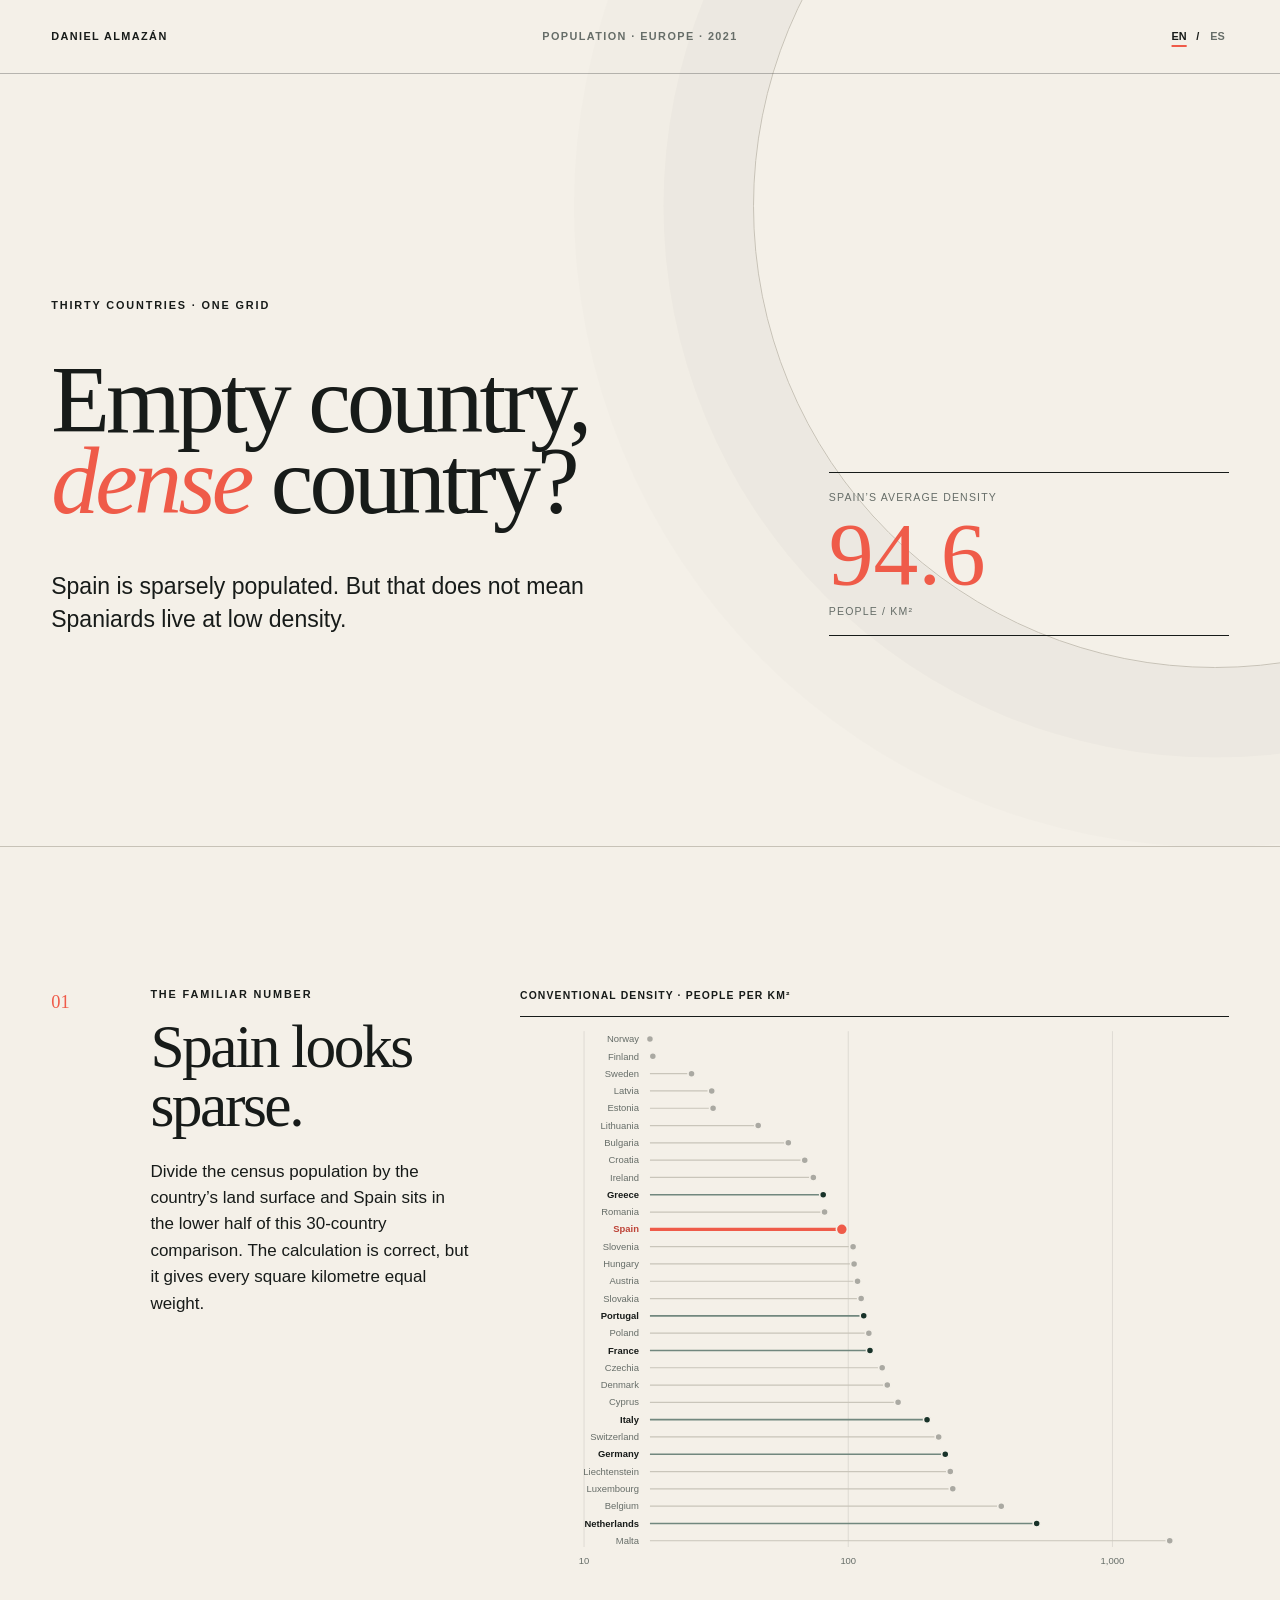
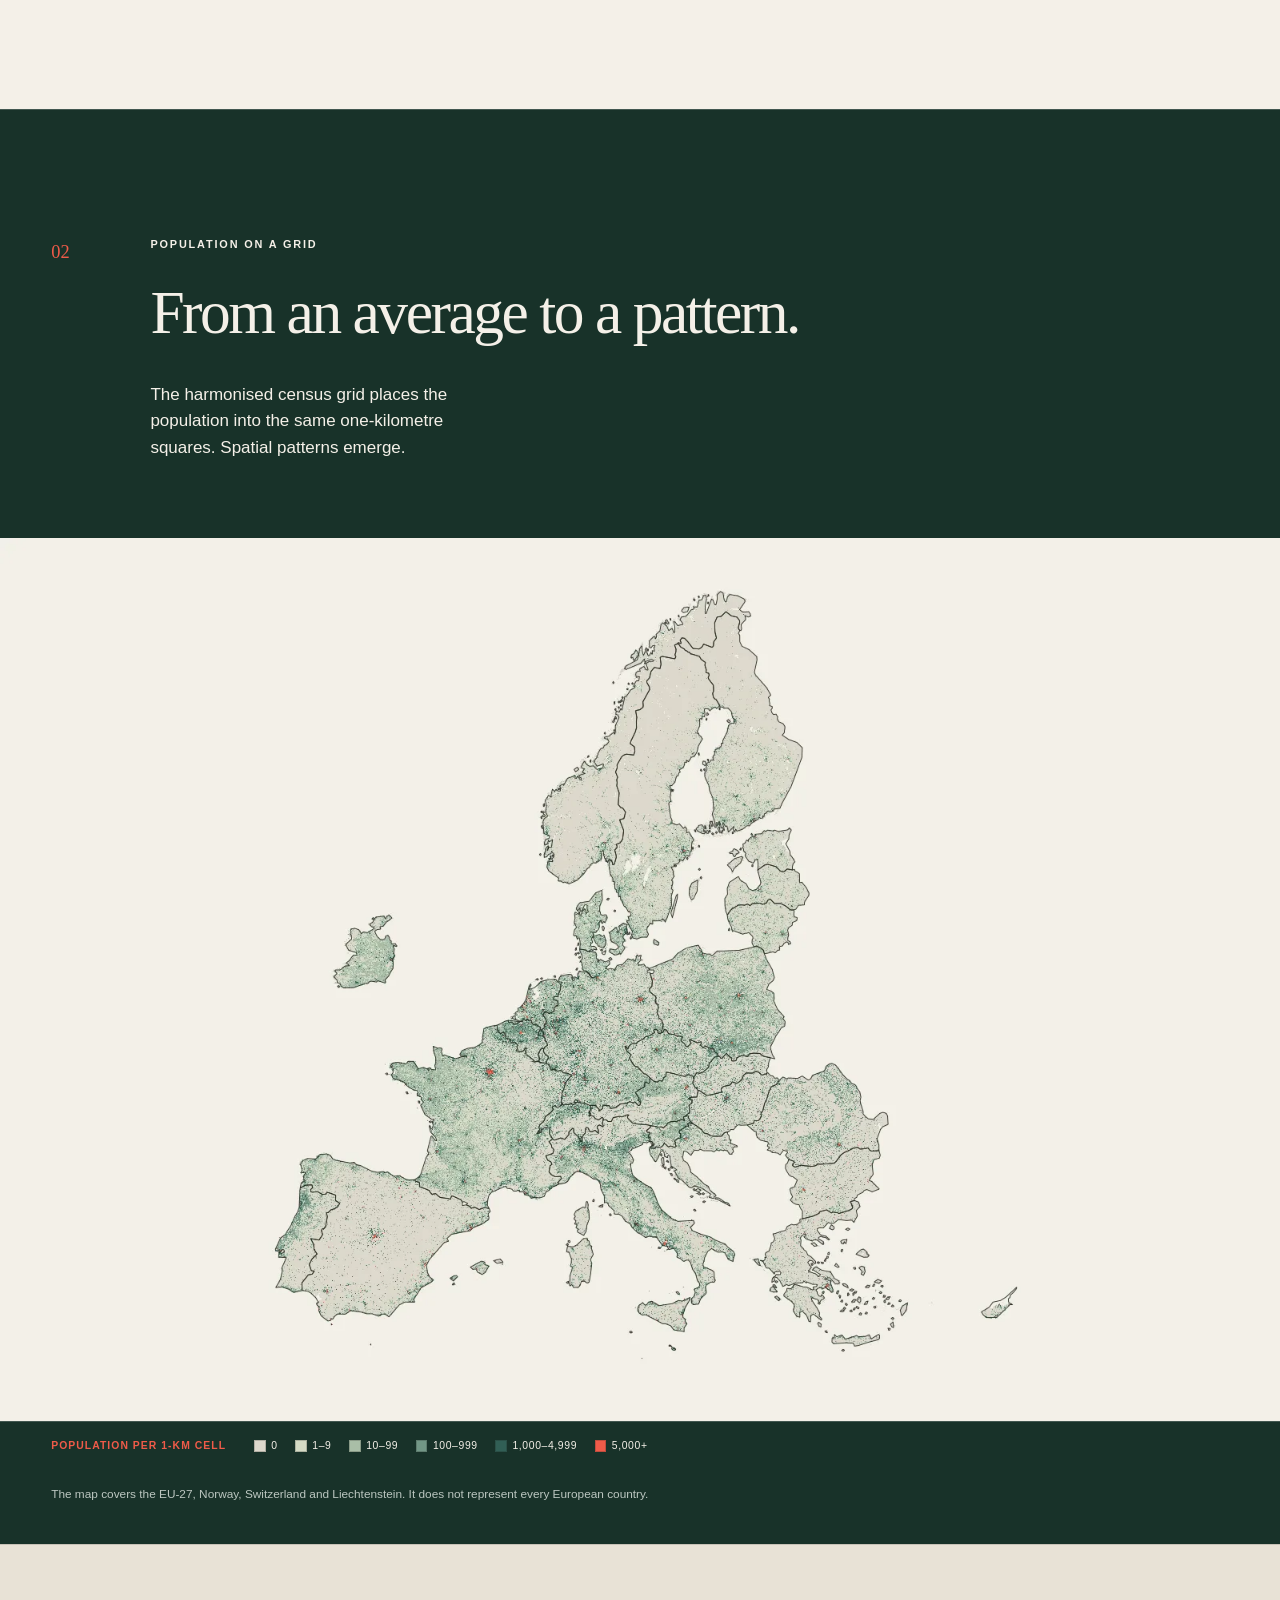
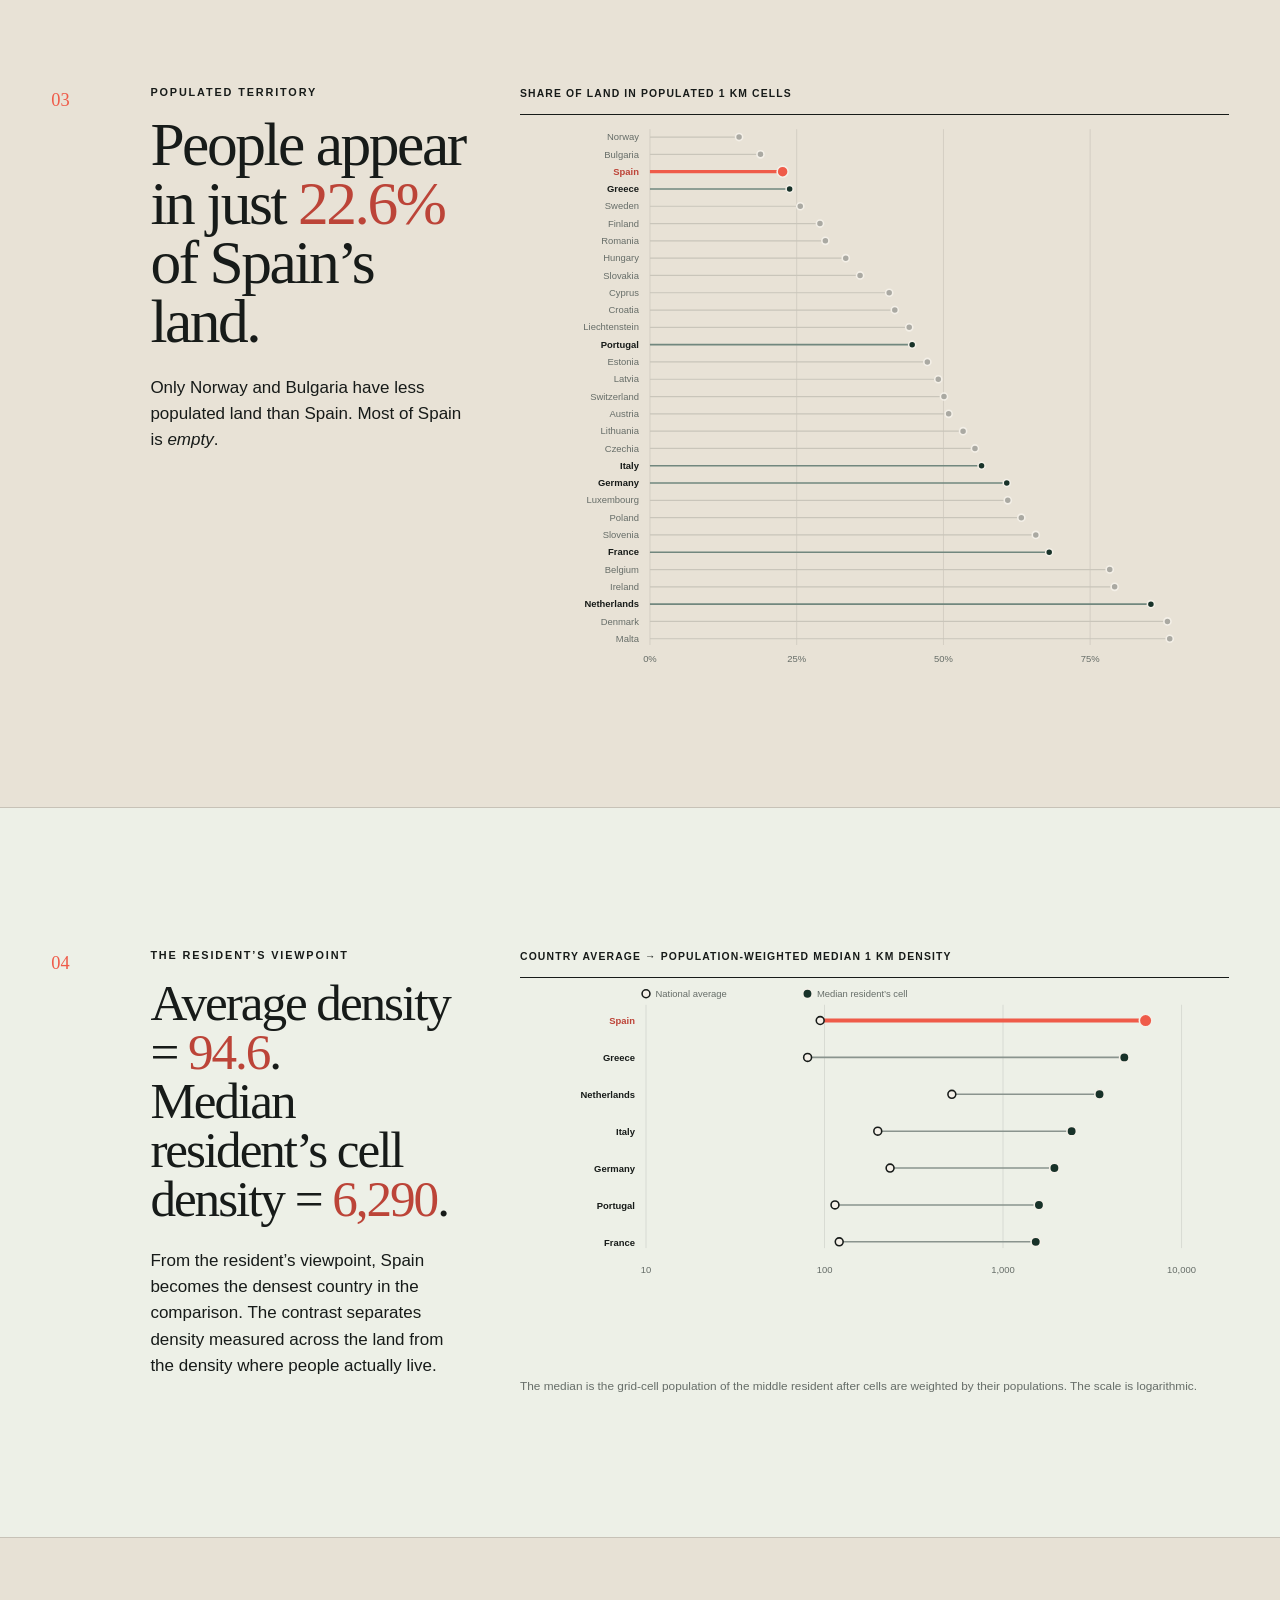
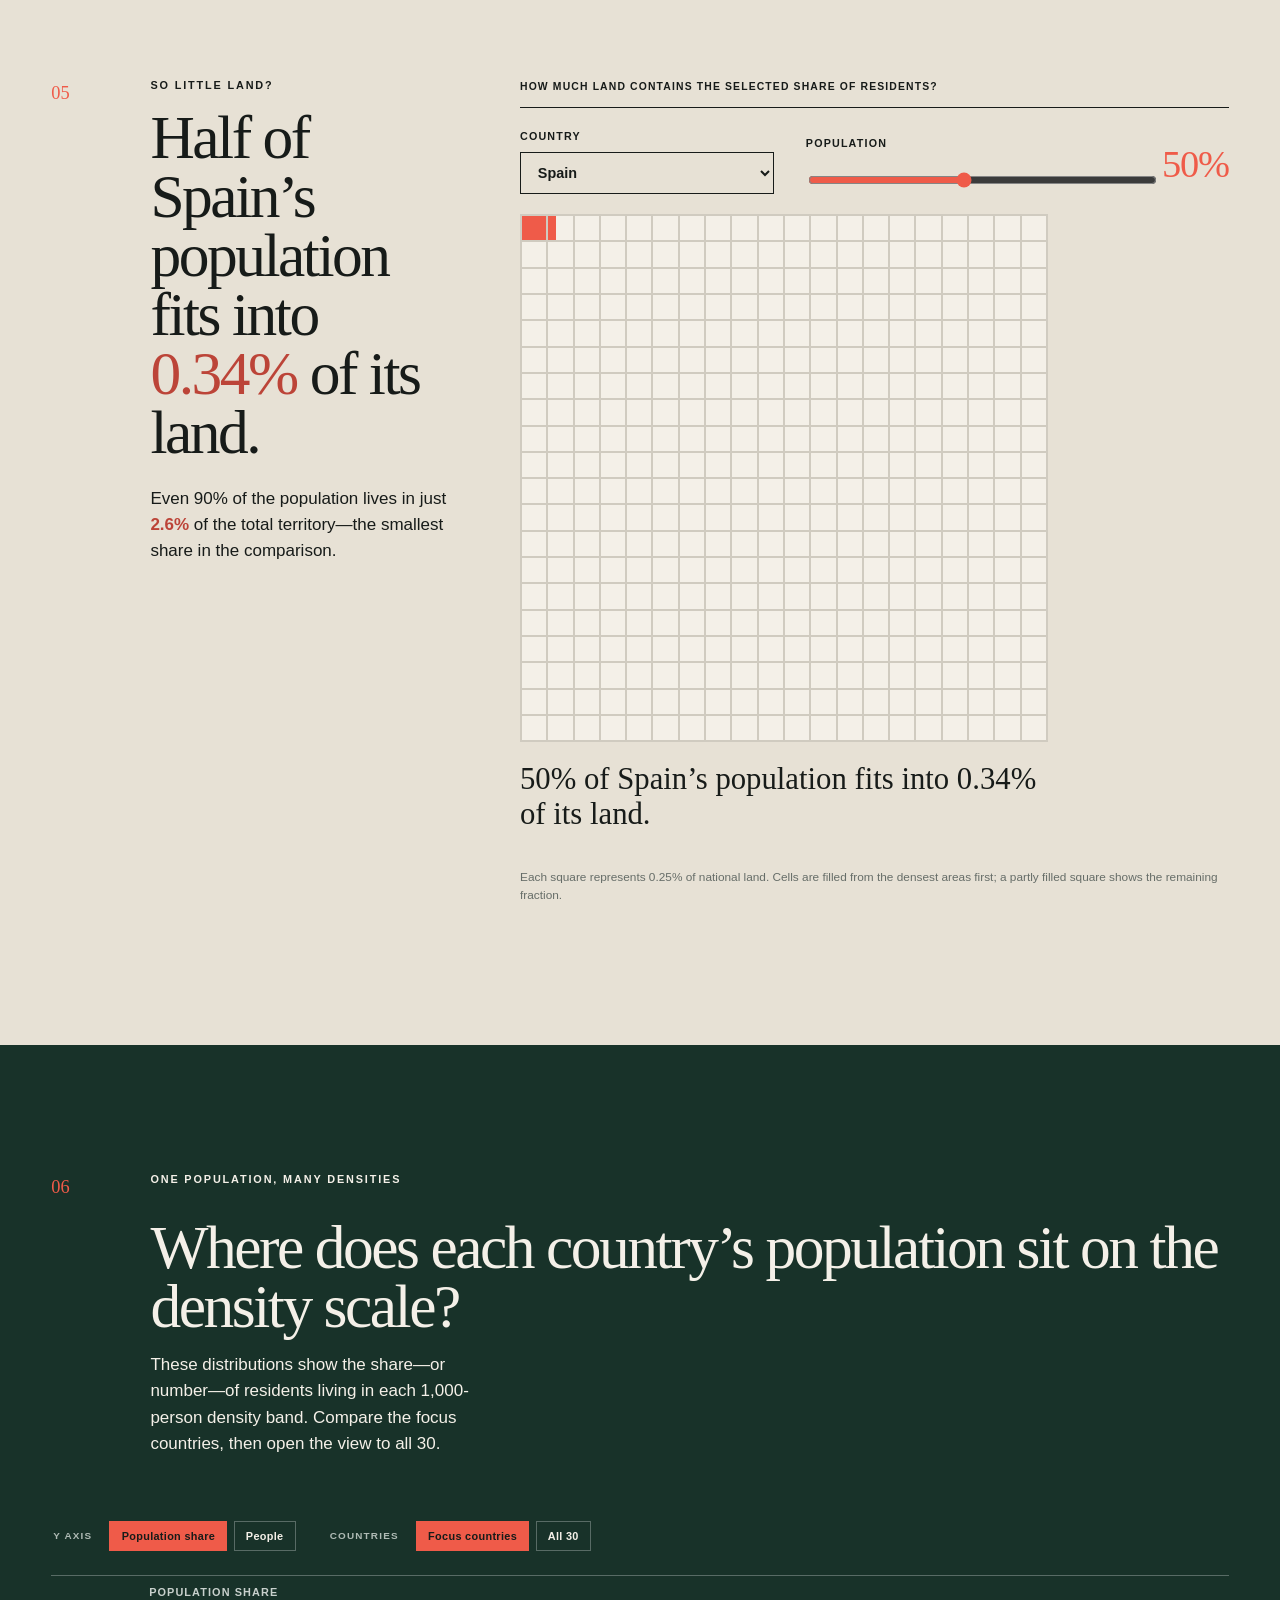
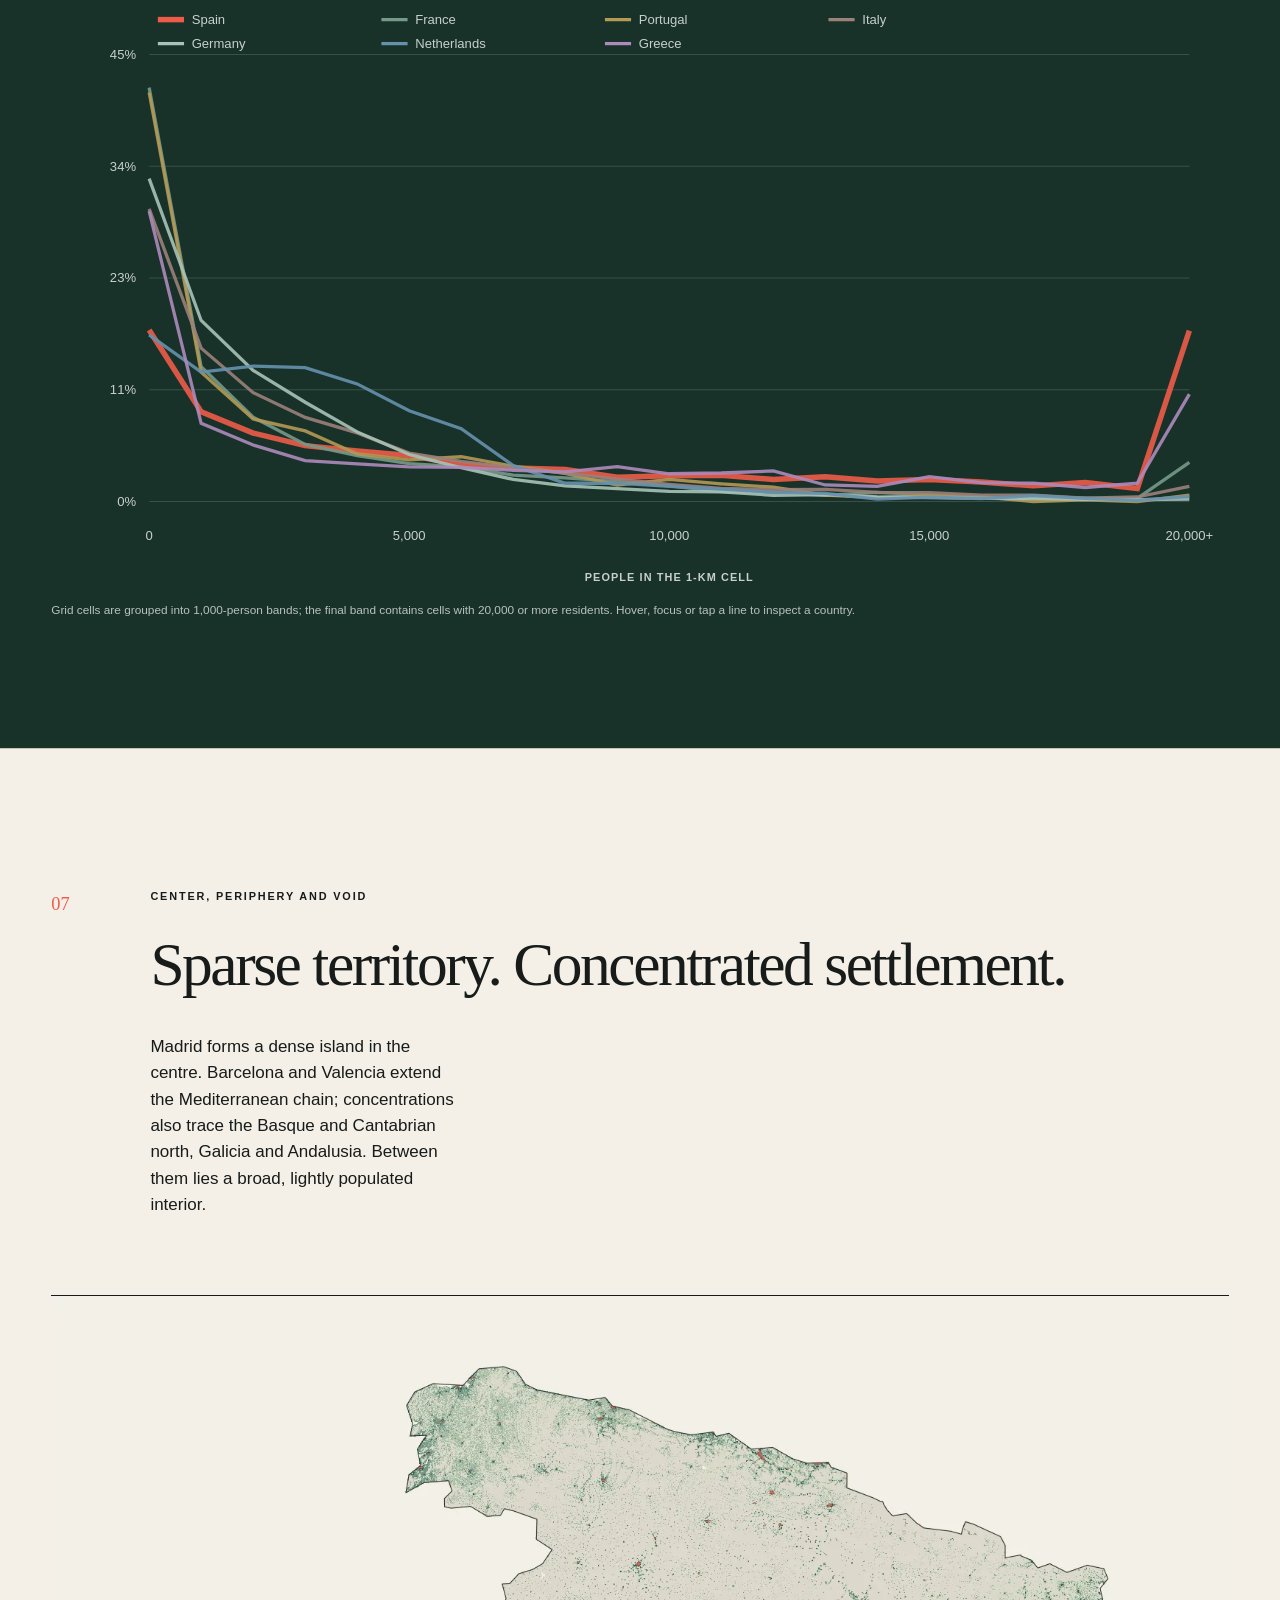
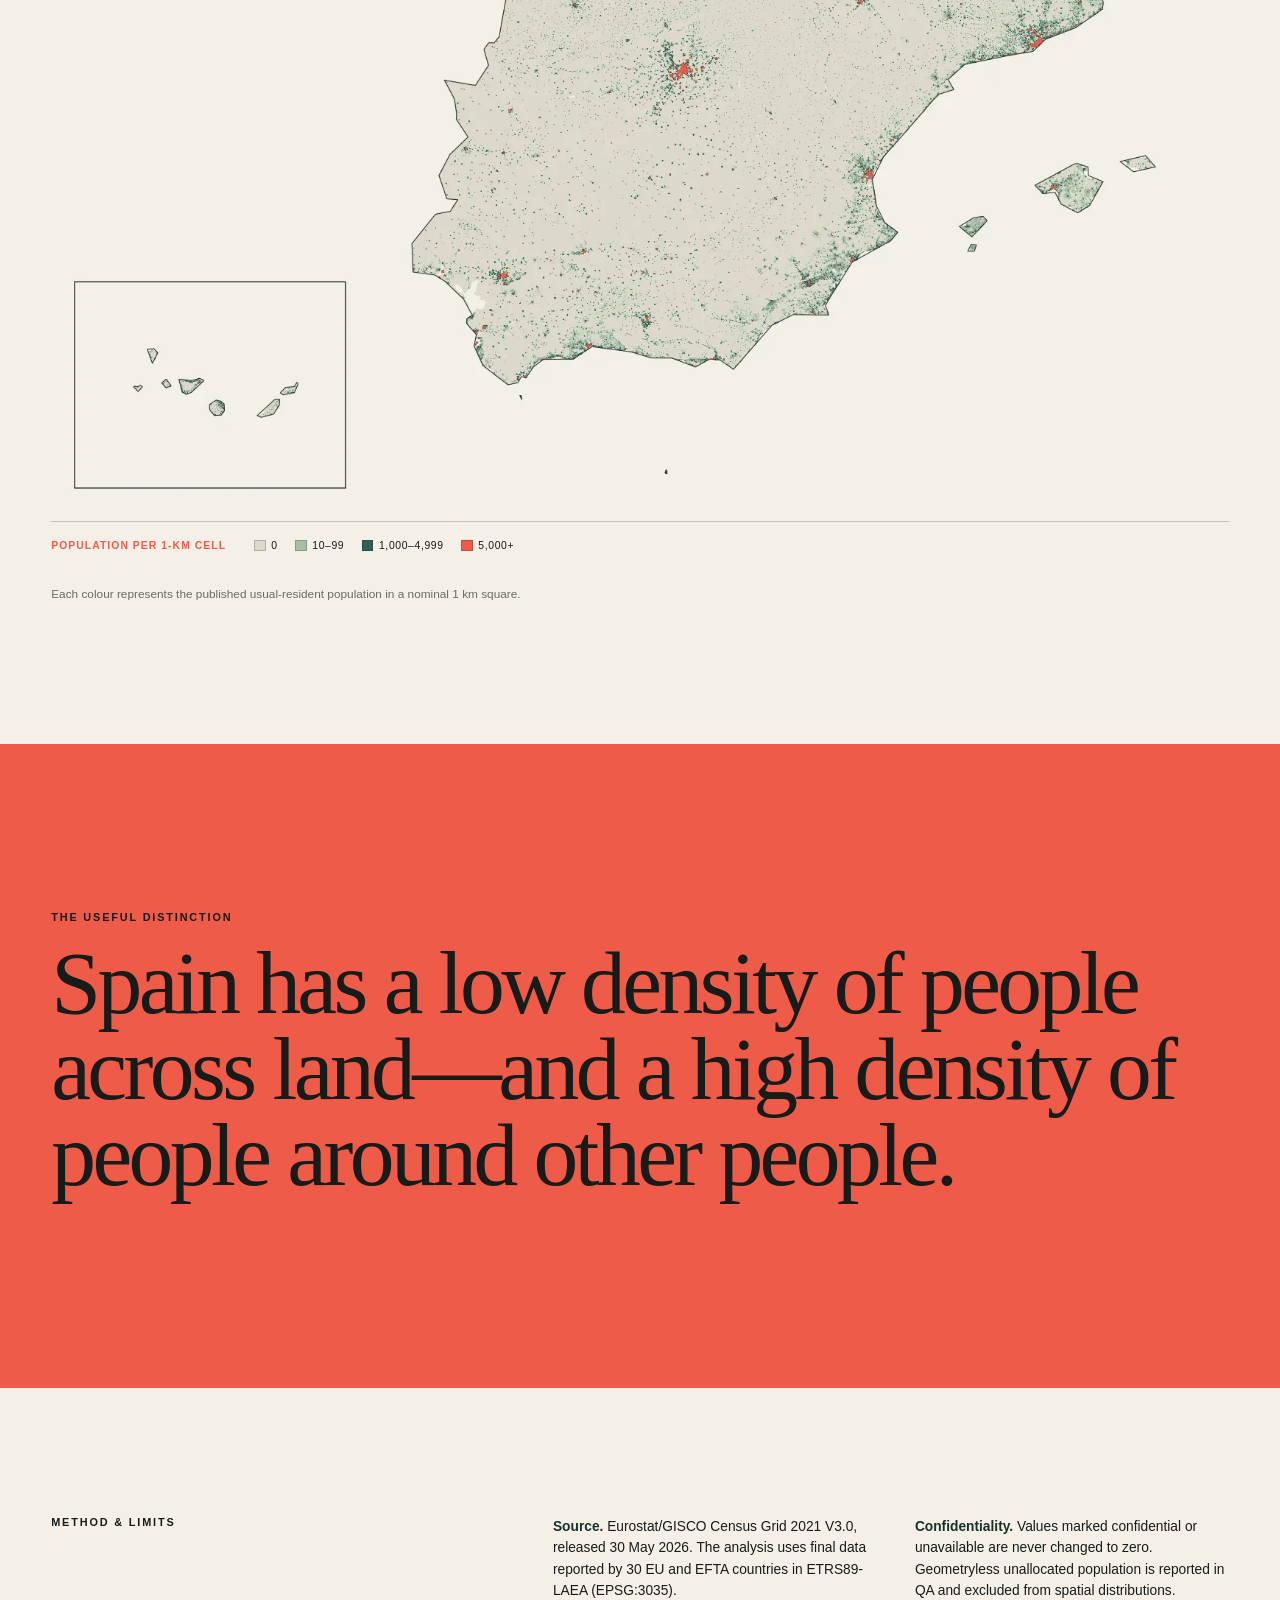
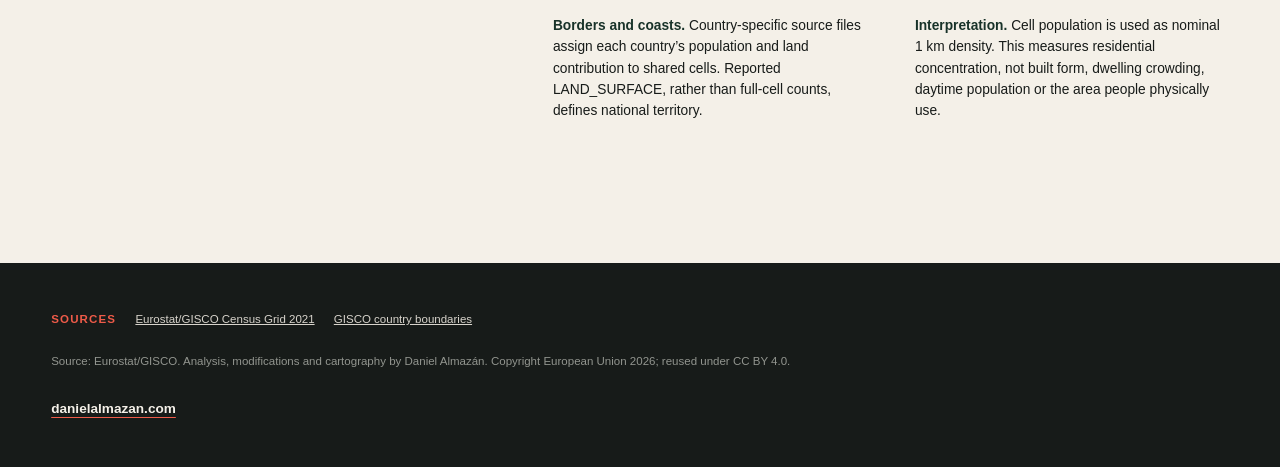
==== site/index.html @ 3824cab6 "Publish European population density story" ====
<!doctype html>
<html lang="en">
<head>
  <meta charset="utf-8">
  <meta name="viewport" content="width=device-width, initial-scale=1">
  <meta name="description" content="Spain looks sparsely populated, but a harmonised European grid reveals how tightly its residents are concentrated.">
  <meta property="og:title" content="Empty country, dense country?">
  <meta property="og:description" content="A grid-based comparison of population concentration across 30 European countries, with Spain as the case study.">
  <meta property="og:type" content="article">
  <meta property="og:url" content="https://danielalmazan.com/density-europe/">
  <meta property="og:image" content="https://danielalmazan.com/density-europe/assets/europe-density-1600.png">
  <link rel="canonical" href="https://danielalmazan.com/density-europe/">
  <title>Empty country, dense country?</title>
  <link rel="stylesheet" href="styles.css?v=20260906c">
  <script src="data.js?v=20260906c"></script>
  <script src="app.js?v=20260906g" defer></script>
</head>
<body>
  <a class="skip-link" href="#article" data-i18n="skip">Skip to article</a>
  <header class="masthead">
    <a href="https://danielalmazan.com/" class="home-link" aria-label="Daniel Almazán home">Daniel Almazán</a>
    <p data-i18n="meta">Population · Europe · 2021</p>
    <div class="language-switch" role="group" aria-label="Language">
      <button type="button" data-lang="en" aria-pressed="true">EN</button><span aria-hidden="true">/</span><button type="button" data-lang="es" aria-pressed="false">ES</button>
    </div>
  </header>

  <main id="article">
    <section class="hero">
      <p class="eyebrow reveal" data-i18n="heroEyebrow">Thirty countries · one grid</p>
      <h1 class="reveal" data-i18n-html="heroTitle">Empty country,<br><em>dense</em> country?</h1>
      <p class="dek reveal" data-i18n="heroDek">Spain is sparsely populated. But that does not mean Spaniards live at low density.</p>
      <div class="hero-fact reveal"><span data-i18n="heroFactLabel">Spain’s average density</span><strong id="hero-density">—</strong><small data-i18n="peopleKm">people / km²</small></div>
    </section>

    <section class="chapter" id="average">
      <div class="chapter-number">01</div>
      <div class="chapter-copy reveal">
        <p class="eyebrow" data-i18n="s1Eyebrow">The familiar number</p>
        <h2 data-i18n="s1Title">Spain looks sparse.</h2>
        <p data-i18n="s1Body">Divide the census population by the country’s land surface and Spain sits in the lower half of this 30-country comparison. The calculation is correct, but it gives every square kilometre equal weight.</p>
      </div>
      <figure class="chart-figure reveal">
        <div class="figure-kicker" data-i18n="s1Kicker">Conventional density · people per km²</div>
        <div id="density-ranking" class="ranking-chart" role="img"></div>
      </figure>
    </section>

    <section class="map-chapter dark-section" id="grid">
      <div class="map-copy reveal">
        <p class="chapter-number">02</p>
        <p class="eyebrow" data-i18n="s2Eyebrow">Population on a grid</p>
        <h2 data-i18n="s2Title">From an average to a pattern.</h2>
        <p data-i18n="s2Body">The harmonised census grid places the population into the same one-kilometre squares. Spatial patterns emerge.</p>
      </div>
      <figure class="map-figure reveal">
        <picture>
          <source type="image/webp" srcset="assets/europe-density-960.webp 960w, assets/europe-density-1600.webp 1600w, assets/europe-density-2400.webp 2400w">
          <img src="assets/europe-density-1600.png" srcset="assets/europe-density-960.png 960w, assets/europe-density-1600.png 1600w, assets/europe-density-2400.png 2400w" sizes="100vw" width="1600" height="1104" loading="lazy" alt="Population in one-kilometre grid squares across the 30 countries in the Eurostat dataset, with the densest cells concentrated around major cities and urban corridors.">
        </picture>
        <div class="map-legend" aria-label="Map legend">
          <strong data-i18n="legendTitle">Population per 1-km cell</strong>
          <span><i style="--c:#ddd8cc"></i>0</span><span><i style="--c:#d4dbc5"></i>1–9</span><span><i style="--c:#a9bea7"></i>10–99</span><span><i style="--c:#729786"></i>100–999</span><span><i style="--c:#315f55"></i><b data-i18n="legend1000">1,000–4,999</b></span><span><i style="--c:#ef5b49"></i><b data-i18n="legend5000">5,000+</b></span>
        </div>
        <figcaption data-i18n="s2Caption">The map covers the EU-27, Norway, Switzerland and Liechtenstein. It does not represent every European country.</figcaption>
      </figure>
    </section>

    <section class="chapter occupied-section" id="occupied">
      <div class="chapter-number">03</div>
      <div class="chapter-copy reveal">
        <p class="eyebrow" data-i18n="s3Eyebrow">Populated territory</p>
        <h2 data-i18n-html="s3Title">People appear in just <span id="occupied-copy">—</span> of Spain’s land.</h2>
        <p data-i18n-html="s3Body">Only Norway and Bulgaria have less populated land than Spain. Most of Spain is <em>empty</em>.</p>
      </div>
      <figure class="chart-figure reveal">
        <div class="figure-kicker" data-i18n="s3Kicker">Share of land in populated 1 km cells</div>
        <div id="occupied-ranking" class="ranking-chart" role="img"></div>
      </figure>
    </section>

    <section class="chapter resident-section" id="resident">
      <div class="chapter-number">04</div>
      <div class="chapter-copy reveal">
        <p class="eyebrow" data-i18n="s4Eyebrow">The resident’s viewpoint</p>
        <h2 data-i18n-html="s4Title">Average density = <span id="average-copy">—</span>.<br>Median resident’s cell density = <span id="median-copy">—</span>.</h2>
        <p data-i18n="s4Body">From the resident’s viewpoint, Spain becomes the densest country in the comparison. The contrast separates density measured across the land from the density where people actually live.</p>
      </div>
      <figure class="chart-figure reveal">
        <div class="figure-kicker" data-i18n="s4Kicker">Country average → population-weighted median 1 km density</div>
        <div id="resident-dumbbell" class="dumbbell-chart" role="img"></div>
        <figcaption data-i18n="s4Caption">The median is the grid-cell population of the middle resident after cells are weighted by their populations. The scale is logarithmic.</figcaption>
      </figure>
    </section>

    <section class="chapter concentration-section" id="concentration">
      <div class="chapter-number">05</div>
      <div class="chapter-copy reveal">
        <p class="eyebrow" data-i18n="s5Eyebrow">So little land?</p>
        <h2 data-i18n-html="s5Title">Half of Spain’s population fits into <span id="half-copy">—</span> of its land.</h2>
        <p data-i18n-html="s5Body">Even 90% of the population lives in just <strong id="ninety-copy">—</strong> of the total territory—the smallest share in the comparison.</p>
      </div>
      <figure class="chart-figure land-grid-figure reveal">
        <div class="figure-kicker" data-i18n="s5Kicker">How much land contains the selected share of residents?</div>
        <div class="land-grid-controls">
          <label><span data-i18n="countryLabel">Country</span><select id="land-country"></select></label>
          <label class="population-control"><span data-i18n="populationLabel">Population</span><input id="population-target" type="range" min="10" max="100" step="10" value="50"><output id="population-target-output" for="population-target">50%</output></label>
        </div>
        <div id="land-grid" class="land-grid" role="img"></div>
        <p id="land-grid-text" class="dynamic-chart-text" aria-live="polite"></p>
        <figcaption data-i18n="s5Caption">Each square represents 0.25% of national land. Cells are filled from the densest areas first; a partly filled square shows the remaining fraction.</figcaption>
      </figure>
    </section>

    <section class="distribution-section dark-section" id="distribution">
      <div class="distribution-copy reveal">
        <p class="chapter-number">06</p>
        <p class="eyebrow" data-i18n="s6Eyebrow">One population, many densities</p>
        <h2 data-i18n="s6Title">Where does each country’s population sit on the density scale?</h2>
        <p data-i18n="s6Body">These distributions show the share—or number—of residents living in each 1,000-person density band. Compare the focus countries, then open the view to all 30.</p>
      </div>
      <figure class="distribution-figure reveal">
        <div class="distribution-controls">
          <fieldset><legend data-i18n="yAxisLabel">Y axis</legend><button type="button" data-mode="share" aria-pressed="true" data-i18n="shareMode">Population share</button><button type="button" data-mode="absolute" aria-pressed="false" data-i18n="absoluteMode">People</button></fieldset>
          <fieldset><legend data-i18n="countriesLabel">Countries</legend><button type="button" data-scope="focus" aria-pressed="true" data-i18n="focusMode">Focus countries</button><button type="button" data-scope="all" aria-pressed="false" data-i18n="allMode">All 30</button></fieldset>
        </div>
        <div id="density-distribution" class="distribution-chart" role="img"></div>
        <figcaption data-i18n="s6Caption">Grid cells are grouped into 1,000-person bands; the final band contains cells with 20,000 or more residents. Hover, focus or tap a line to inspect a country.</figcaption>
      </figure>
    </section>

    <section class="spain-section" id="spain">
      <div class="spain-copy reveal">
        <p class="chapter-number">07</p>
        <p class="eyebrow" data-i18n="s7Eyebrow">Center, periphery and void</p>
        <h2 data-i18n="s7Title">Sparse territory. Concentrated settlement.</h2>
        <p data-i18n="s7Body">Madrid forms a dense island in the centre. Barcelona and Valencia extend the Mediterranean chain; concentrations also trace the Basque and Cantabrian north, Galicia and Andalusia. Between them lies a broad, lightly populated interior.</p>
      </div>
      <figure class="spain-map reveal">
        <picture>
          <source type="image/webp" srcset="assets/spain-density-960.webp 960w, assets/spain-density-1600.webp 1600w, assets/spain-density-2400.webp 2400w">
          <img src="assets/spain-density-1600.png" srcset="assets/spain-density-960.png 960w, assets/spain-density-1600.png 1600w, assets/spain-density-2400.png 2400w" sizes="100vw" width="1600" height="1120" loading="lazy" alt="One-kilometre population grid of Spain, including a Canary Islands inset, showing dense cells around Madrid, Barcelona, Valencia, the north coast, Galicia and Andalusia and sparse cells across much of the interior.">
        </picture>
        <div class="map-legend compact"><strong data-i18n="legendTitle">Population per 1-km cell</strong><span><i style="--c:#ddd8cc"></i>0</span><span><i style="--c:#a9bea7"></i>10–99</span><span><i style="--c:#315f55"></i><b data-i18n="legend1000">1,000–4,999</b></span><span><i style="--c:#ef5b49"></i><b data-i18n="legend5000">5,000+</b></span></div>
        <figcaption data-i18n="s7Caption">Each colour represents the published usual-resident population in a nominal 1 km square.</figcaption>
      </figure>
    </section>

    <section class="takeaway">
      <p class="eyebrow" data-i18n="takeEyebrow">The useful distinction</p>
      <h2 data-i18n="takeTitle">Spain has a low density of people across land—and a high density of people around other people.</h2>
    </section>

    <section class="methods" id="methods">
      <div><p class="eyebrow" data-i18n="methodsEyebrow">Method & limits</p></div>
      <div class="methods-copy">
        <p data-i18n-html="method1"><strong>Source.</strong> Eurostat/GISCO Census Grid 2021 V3.0, released 30 May 2026. The analysis uses final data reported by 30 EU and EFTA countries in ETRS89-LAEA (EPSG:3035).</p>
        <p data-i18n-html="method2"><strong>Borders and coasts.</strong> Country-specific source files assign each country’s population and land contribution to shared cells. Reported LAND_SURFACE, rather than full-cell counts, defines national territory.</p>
        <p data-i18n-html="method3"><strong>Confidentiality.</strong> Values marked confidential or unavailable are never changed to zero. Geometryless unallocated population is reported in QA and excluded from spatial distributions.</p>
        <p data-i18n-html="method4"><strong>Interpretation.</strong> Cell population is used as nominal 1 km density. This measures residential concentration, not built form, dwelling crowding, daytime population or the area people physically use.</p>
      </div>
    </section>

  </main>

  <footer>
    <div class="source-block"><span data-i18n="sources">Sources</span><a href="https://ec.europa.eu/eurostat/web/gisco/geodata/population-distribution/population-grids">Eurostat/GISCO Census Grid 2021</a><a href="https://ec.europa.eu/eurostat/web/gisco/geodata/administrative-units/countries">GISCO country boundaries</a></div>
    <p data-i18n="copyright">Source: Eurostat/GISCO. Analysis, modifications and cartography by Daniel Almazán. Copyright European Union 2026; reused under CC BY 4.0.</p>
    <a class="footer-home" href="https://danielalmazan.com/" data-i18n="backHome">danielalmazan.com</a>
  </footer>
</body>
</html>
---- site/styles.css ----
:root {
  --paper:#f4f0e8;
  --paper-deep:#e8e2d6;
  --ink:#171b19;
  --muted:#666d68;
  --line:#c7c2b7;
  --deep:#183229;
  --green:#315f55;
  --accent:#ef5b49;
  --gold:#b49a55;
  --display:"Iowan Old Style","Baskerville","Palatino Linotype",serif;
  --sans:"Avenir Next","Avenir","Helvetica Neue",sans-serif;
  --gutter:clamp(1.15rem,4vw,4.8rem);
}
*{box-sizing:border-box}
html{scroll-behavior:smooth}
body{margin:0;background:var(--paper);color:var(--ink);font-family:var(--sans);font-size:17px;line-height:1.55;text-rendering:optimizeLegibility;overflow-x:hidden}
a{color:inherit}
.skip-link{position:fixed;top:-6rem;left:1rem;z-index:100;padding:.7rem 1rem;background:var(--ink);color:#fff}
.skip-link:focus{top:1rem}
.masthead{position:absolute;inset:0 0 auto;z-index:10;min-height:4.6rem;padding:0 var(--gutter);display:grid;grid-template-columns:1fr auto 1fr;align-items:center;border-bottom:1px solid color-mix(in srgb,var(--ink),transparent 72%);font-size:.68rem;font-weight:700;letter-spacing:.13em;text-transform:uppercase}
.masthead p{margin:0;color:var(--muted)}
.home-link{text-decoration:none;justify-self:start}
.language-switch{justify-self:end;display:flex;align-items:center;gap:.35rem}
.language-switch button{border:0;padding:.55rem .25rem;background:transparent;color:var(--muted);font:inherit;cursor:pointer}
.language-switch button[aria-pressed="true"]{color:var(--ink);text-decoration:underline;text-decoration-color:var(--accent);text-decoration-thickness:2px;text-underline-offset:.32rem}
button:focus-visible,[tabindex="0"]:focus-visible{outline:3px solid var(--accent);outline-offset:3px}
.hero{min-height:94vh;padding:clamp(9rem,16vw,14rem) var(--gutter) clamp(5rem,9vw,8rem);position:relative;display:grid;grid-template-columns:minmax(0,1fr) minmax(14rem,25rem);align-content:center;gap:2rem 5vw;overflow:hidden}
.hero::before{content:"";position:absolute;width:min(72vw,65rem);aspect-ratio:1;right:-31vw;top:-20vw;border:1px solid var(--line);border-radius:50%;box-shadow:0 0 0 7vw rgba(23,27,25,.018),0 0 0 14vw rgba(23,27,25,.012);pointer-events:none}
.hero>.eyebrow,.hero>h1,.hero>.dek{grid-column:1;position:relative;z-index:1}
.hero>.eyebrow{align-self:end}
.eyebrow{margin:0 0 1rem;font-size:.68rem;line-height:1.2;font-weight:800;letter-spacing:.17em;text-transform:uppercase}
h1,h2{font-family:var(--display);font-weight:500;letter-spacing:-.04em}
h1{margin:0;font-size:clamp(3.8rem,7.5vw,8.7rem);line-height:.84;max-width:82rem}
h1 em{color:var(--accent);font-weight:400}
.dek{max-width:35rem;margin:1rem 0 0;font-size:clamp(1.08rem,1.8vw,1.45rem);line-height:1.45}
.hero-fact{grid-column:2;grid-row:1/4;align-self:end;position:relative;z-index:1;padding:1rem 0;border-top:1px solid var(--ink);border-bottom:1px solid var(--ink)}
.hero-fact span,.hero-fact small{display:block;color:var(--muted);font-size:.66rem;letter-spacing:.11em;text-transform:uppercase}
.hero-fact strong{display:block;margin:.25rem 0;font-family:var(--display);font-size:clamp(4rem,7vw,8rem);font-weight:500;line-height:1;color:var(--accent)}
.chapter{padding:clamp(6rem,11vw,11rem) var(--gutter);display:grid;grid-template-columns:3rem minmax(17rem,.62fr) minmax(28rem,1.38fr);gap:2rem 4vw;border-top:1px solid var(--line);position:relative}
.chapter-number{margin:0;color:var(--accent);font-family:var(--display);font-size:1.15rem}
.chapter-copy{max-width:34rem}
.chapter h2,.map-chapter h2,.spain-section h2,.takeaway h2,.methods h2{margin:0 0 1.5rem;font-size:clamp(2.65rem,4.8vw,5.5rem);line-height:.96}
.chapter-copy p:not(.eyebrow){max-width:31rem}
.chapter-copy span,.chapter-copy strong{color:#bc4438}
.chart-figure{margin:0;min-width:0;align-self:center}
.figure-kicker{padding-bottom:.75rem;border-bottom:1px solid currentColor;font-size:.65rem;font-weight:800;letter-spacing:.11em;text-transform:uppercase}
figcaption{margin-top:1rem;max-width:52rem;color:var(--muted);font-size:.74rem;line-height:1.5}
.ranking-chart,.dumbbell-chart,.line-chart{width:100%;min-height:24rem}
.ranking-chart svg,.dumbbell-chart svg,.line-chart svg{display:block;width:100%;height:auto;overflow:visible}
.gridline{stroke:rgba(23,27,25,.12);stroke-width:1}
.axis-label,.country-label,.axis-title,.chart-key{fill:var(--muted);font-family:var(--sans);font-size:12px}
.axis-title{font-size:10px;font-weight:800;letter-spacing:1px}
.country-label.peer{fill:var(--ink);font-weight:600}.country-label.spain{fill:#bd4337;font-weight:800}
.rank-line{stroke:#c9c5ba;stroke-width:1.5}.rank-line.peer{stroke:#71877e;stroke-width:2}.rank-line.spain{stroke:var(--accent);stroke-width:4}
.rank-dot{fill:#aaa9a2;stroke:var(--paper);stroke-width:2}.rank-dot.peer{fill:var(--deep)}.rank-dot.spain{fill:var(--accent)}
.dumbbell-line{stroke:#8a948e;stroke-width:2}.dumbbell-line.spain{stroke:var(--accent);stroke-width:5}
.average-dot{fill:var(--paper);stroke:var(--ink);stroke-width:2}.median-dot.peer{fill:var(--deep);stroke:var(--paper);stroke-width:2}.median-dot.spain{fill:var(--accent);stroke:var(--paper);stroke-width:2}
.map-chapter{padding:clamp(6rem,10vw,10rem) 0 0;background:var(--deep);color:var(--paper);border-top:1px solid rgba(255,255,255,.18)}
.map-copy{padding:0 var(--gutter) clamp(3rem,6vw,6rem);display:grid;grid-template-columns:3rem minmax(18rem,.6fr) minmax(24rem,1.4fr);gap:1rem 4vw;align-items:start}
.map-copy .chapter-number{grid-row:1/4}.map-copy .eyebrow,.map-copy h2,.map-copy>p:last-child{grid-column:2}.map-copy>p:last-child{max-width:32rem;margin:0}.map-copy h2{grid-column:2/4;max-width:70rem}
.map-figure,.spain-map{margin:0}.map-figure picture,.spain-map picture{display:block;background:var(--paper)}
.map-figure img,.spain-map img{display:block;width:100%;height:auto}
.map-figure figcaption{padding:0 var(--gutter) 2.5rem;color:#bcc7c1}
.map-legend{padding:1rem var(--gutter);display:flex;flex-wrap:wrap;gap:.55rem 1.1rem;border-top:1px solid rgba(255,255,255,.18);font-size:.65rem;letter-spacing:.06em;text-transform:uppercase}
.map-legend strong{margin-right:.65rem;color:var(--accent);font-size:inherit;letter-spacing:.1em}
.map-legend span{display:inline-flex;align-items:center;gap:.35rem}.map-legend i{display:inline-block;width:.72rem;height:.72rem;background:var(--c);border:1px solid rgba(23,27,25,.22)}
.map-legend b{font-weight:inherit}
.occupied-section{background:var(--paper-deep)}
.resident-section{background:#edf0e7}
.resident-section h2{font-size:clamp(2.2rem,4vw,4.7rem)}
.concentration-section{background:#e7e1d5}
.interactive-host{position:relative}
.hit-area,.distribution-hit{fill:transparent;stroke:transparent;cursor:crosshair;pointer-events:all}
.chart-tooltip{position:absolute;z-index:8;max-width:min(22rem,calc(100% - 16px));padding:.65rem .8rem;background:var(--ink);color:#fff;border-left:4px solid var(--accent);box-shadow:0 8px 28px rgba(0,0,0,.22);font-size:.72rem;line-height:1.35;pointer-events:none}
.chart-tooltip[hidden]{display:none}
.land-grid-figure{display:grid;gap:1.25rem}
.land-grid-controls{display:grid;grid-template-columns:minmax(12rem,.75fr) minmax(16rem,1.25fr);gap:1rem 2rem;align-items:end}
.land-grid-controls label{display:grid;gap:.45rem;font-size:.67rem;font-weight:800;letter-spacing:.11em;text-transform:uppercase}
.land-grid-controls select{width:100%;padding:.7rem .8rem;border:1px solid var(--ink);border-radius:0;background:transparent;color:var(--ink);font:600 .9rem var(--sans)}
.population-control{grid-template-columns:1fr auto}.population-control>span{grid-column:1}.population-control output{grid-column:2;grid-row:1/3;align-self:center;color:var(--accent);font-family:var(--display);font-size:2.4rem;font-weight:500;letter-spacing:-.03em}.population-control input{grid-column:1;width:100%;accent-color:var(--accent)}
.land-grid{display:grid;grid-template-columns:repeat(20,1fr);gap:2px;width:min(100%,33rem);aspect-ratio:1;padding:2px;background:rgba(23,27,25,.11);touch-action:manipulation}
.land-cell{display:block;background:var(--paper);outline-offset:-2px}.land-cell.filled{background:var(--accent)}.land-cell.partial{background:linear-gradient(90deg,var(--accent) 0 var(--fill),var(--paper) var(--fill) 100%)}
.dynamic-chart-text{min-height:2.8rem;margin:0;max-width:34rem;font-family:var(--display);font-size:clamp(1.45rem,2.4vw,2.15rem);line-height:1.15}
.distribution-section{padding:clamp(6rem,10vw,10rem) var(--gutter);background:var(--deep);color:var(--paper)}
.distribution-copy{display:grid;grid-template-columns:3rem minmax(17rem,.65fr) minmax(22rem,1.35fr);gap:1rem 4vw;margin-bottom:4rem}.distribution-copy .chapter-number{grid-row:1/4}.distribution-copy .eyebrow,.distribution-copy h2,.distribution-copy>p:last-child{grid-column:2}.distribution-copy h2{grid-column:2/4;margin:0;font-family:var(--display);font-size:clamp(2.65rem,4.8vw,5.5rem);font-weight:500;letter-spacing:-.04em;line-height:.96}.distribution-copy>p:last-child{max-width:34rem;margin:0}
.distribution-figure{margin:0}.distribution-controls{display:flex;flex-wrap:wrap;gap:1rem 2rem;margin-bottom:1.5rem}.distribution-controls fieldset{display:flex;align-items:center;gap:.4rem;margin:0;padding:0;border:0}.distribution-controls legend{float:left;margin-right:.55rem;color:#afbbb5;font-size:.62rem;font-weight:800;letter-spacing:.12em;text-transform:uppercase}.distribution-controls button{padding:.48rem .7rem;border:1px solid rgba(255,255,255,.28);background:transparent;color:var(--paper);font:700 .68rem var(--sans);letter-spacing:.03em;cursor:pointer}.distribution-controls button[aria-pressed="true"]{background:var(--accent);border-color:var(--accent);color:var(--ink)}
.distribution-chart{min-height:31rem;border-top:1px solid rgba(255,255,255,.28)}.distribution-chart svg{display:block;width:100%;height:auto}.distribution-chart .axis-label,.distribution-chart .axis-title{fill:#c8d0cc}.distribution-gridline{stroke:rgba(255,255,255,.14);stroke-width:1}.distribution-figure figcaption{color:#b8c2bd}
.spain-section{padding:clamp(6rem,11vw,11rem) var(--gutter);background:var(--paper);border-top:1px solid var(--line)}
.spain-copy{display:grid;grid-template-columns:3rem minmax(17rem,.6fr) minmax(22rem,1.4fr);gap:1rem 4vw;margin-bottom:clamp(3rem,6vw,6rem)}
.spain-copy .chapter-number{grid-row:1/4}.spain-copy .eyebrow,.spain-copy h2,.spain-copy>p:last-child{grid-column:2}.spain-copy h2{grid-column:2/4;max-width:70rem}.spain-copy>p:last-child{max-width:34rem;margin:0}
.spain-map{border-top:1px solid var(--ink)}
.spain-map .map-legend{padding:1rem 0;border-color:var(--line)}
.spain-map figcaption{margin-left:0}
.takeaway{padding:clamp(7rem,13vw,13rem) var(--gutter);background:var(--accent);color:var(--ink)}
.takeaway h2{max-width:78rem;font-size:clamp(3.1rem,7vw,8rem)}
.methods{padding:clamp(6rem,10vw,10rem) var(--gutter);display:grid;grid-template-columns:.8fr 1.2fr;gap:4vw}
.methods-copy{columns:2;column-gap:3rem}.methods-copy p{break-inside:avoid;margin-top:0;font-size:.86rem}.methods-copy strong{color:var(--deep)}
footer{padding:3rem var(--gutter);background:var(--ink);color:#d8d4cc;font-size:.72rem}.source-block{display:flex;flex-wrap:wrap;gap:.7rem 1.2rem}.source-block span{color:var(--accent);font-weight:800;text-transform:uppercase;letter-spacing:.1em}footer p{max-width:68rem;margin:1.5rem 0 0;color:#92958f}.footer-home{display:inline-block;margin-top:1.7rem;color:var(--paper);font-size:.85rem;font-weight:700;text-decoration-color:var(--accent);text-underline-offset:.25rem}
.reveal{opacity:0;transform:translateY(22px);transition:opacity .7s ease,transform .7s cubic-bezier(.2,.75,.2,1)}.reveal.is-visible{opacity:1;transform:none}.hero .reveal:nth-child(2){transition-delay:.1s}.hero .reveal:nth-child(3){transition-delay:.18s}
@media(max-width:950px){.hero{grid-template-columns:1fr;min-height:auto}.hero>.eyebrow,.hero>h1,.hero>.dek,.hero-fact{grid-column:1}.hero-fact{grid-row:auto;max-width:25rem;margin-top:2rem}.chapter{grid-template-columns:2.2rem 1fr}.chapter-copy,.chart-figure{grid-column:2}.map-copy,.spain-copy,.distribution-copy{grid-template-columns:2.2rem 1fr}.map-copy .eyebrow,.map-copy h2,.map-copy>p:last-child,.spain-copy .eyebrow,.spain-copy h2,.spain-copy>p:last-child,.distribution-copy .eyebrow,.distribution-copy h2,.distribution-copy>p:last-child{grid-column:2}.distribution-copy h2{grid-column:2}.methods{grid-template-columns:1fr}}
@media(max-width:640px){body{font-size:16px}.masthead{grid-template-columns:1fr auto}.masthead p{display:none}.hero{padding-top:8.5rem}.hero::before{width:32rem;right:-20rem;top:-8rem}h1{font-size:clamp(3.5rem,17vw,5.6rem)}.chapter{padding-block:5.5rem;grid-template-columns:1fr;gap:1.2rem}.chapter-number{padding-bottom:.45rem;border-bottom:1px solid currentColor}.chapter-copy,.chart-figure{grid-column:1}.chart-figure{overflow-x:auto;overflow-y:hidden;padding-bottom:.5rem}.land-grid-figure{overflow:visible}.ranking-chart,.dumbbell-chart{min-width:42rem}.map-copy,.spain-copy,.distribution-copy{grid-template-columns:1fr}.map-copy .chapter-number,.spain-copy .chapter-number,.distribution-copy .chapter-number{grid-row:auto}.map-copy .eyebrow,.map-copy h2,.map-copy>p:last-child,.spain-copy .eyebrow,.spain-copy h2,.spain-copy>p:last-child,.distribution-copy .eyebrow,.distribution-copy h2,.distribution-copy>p:last-child{grid-column:1}.map-copy h2,.spain-copy h2,.distribution-copy h2{grid-column:1}.map-legend{gap:.45rem .75rem}.map-legend strong{flex-basis:100%}.land-grid-controls{grid-template-columns:1fr}.population-control output{font-size:2rem}.distribution-section{padding-inline:var(--gutter)}.distribution-figure{overflow-x:auto}.distribution-controls{position:sticky;left:0;display:grid;min-width:21rem}.distribution-controls fieldset{flex-wrap:wrap}.distribution-chart{min-width:48rem}.methods-copy{columns:1}.takeaway h2{font-size:clamp(3rem,14vw,5rem)}}
@media(prefers-reduced-motion:reduce){html{scroll-behavior:auto}.reveal{opacity:1;transform:none;transition:none}}
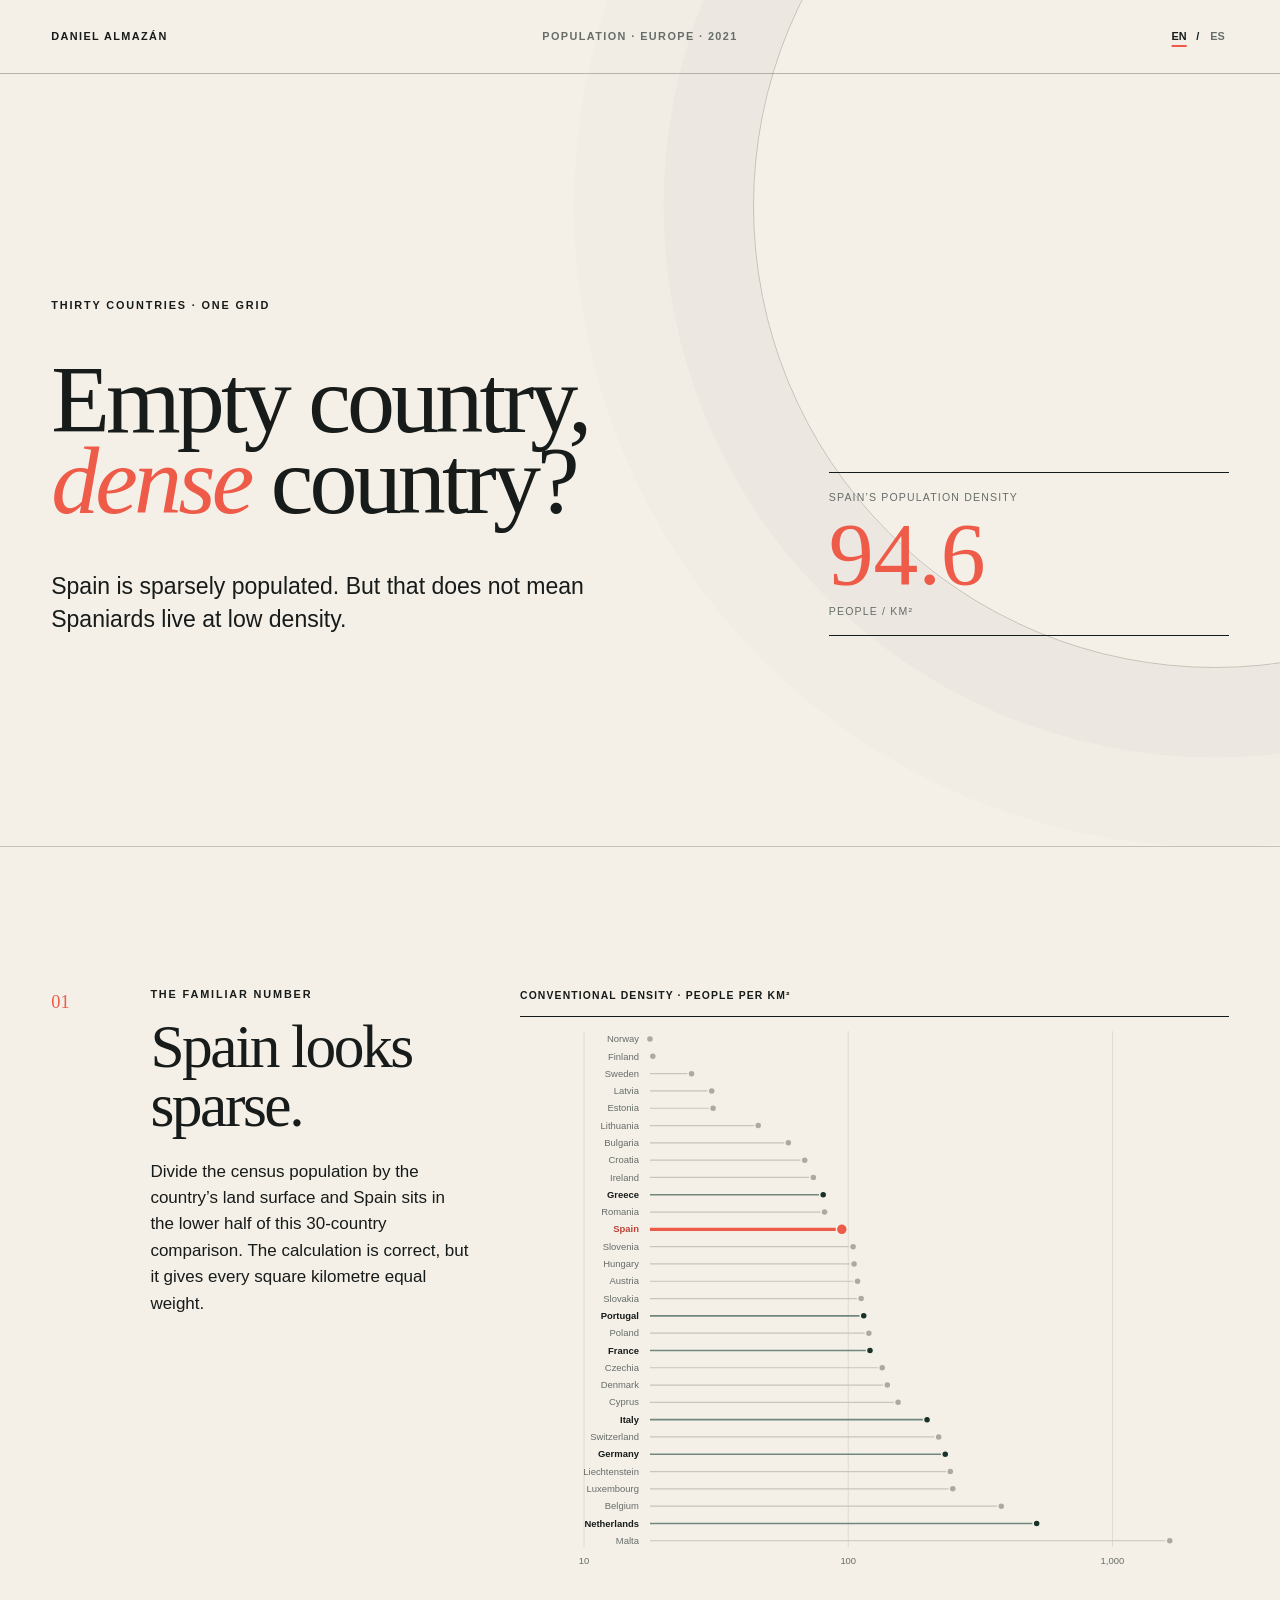
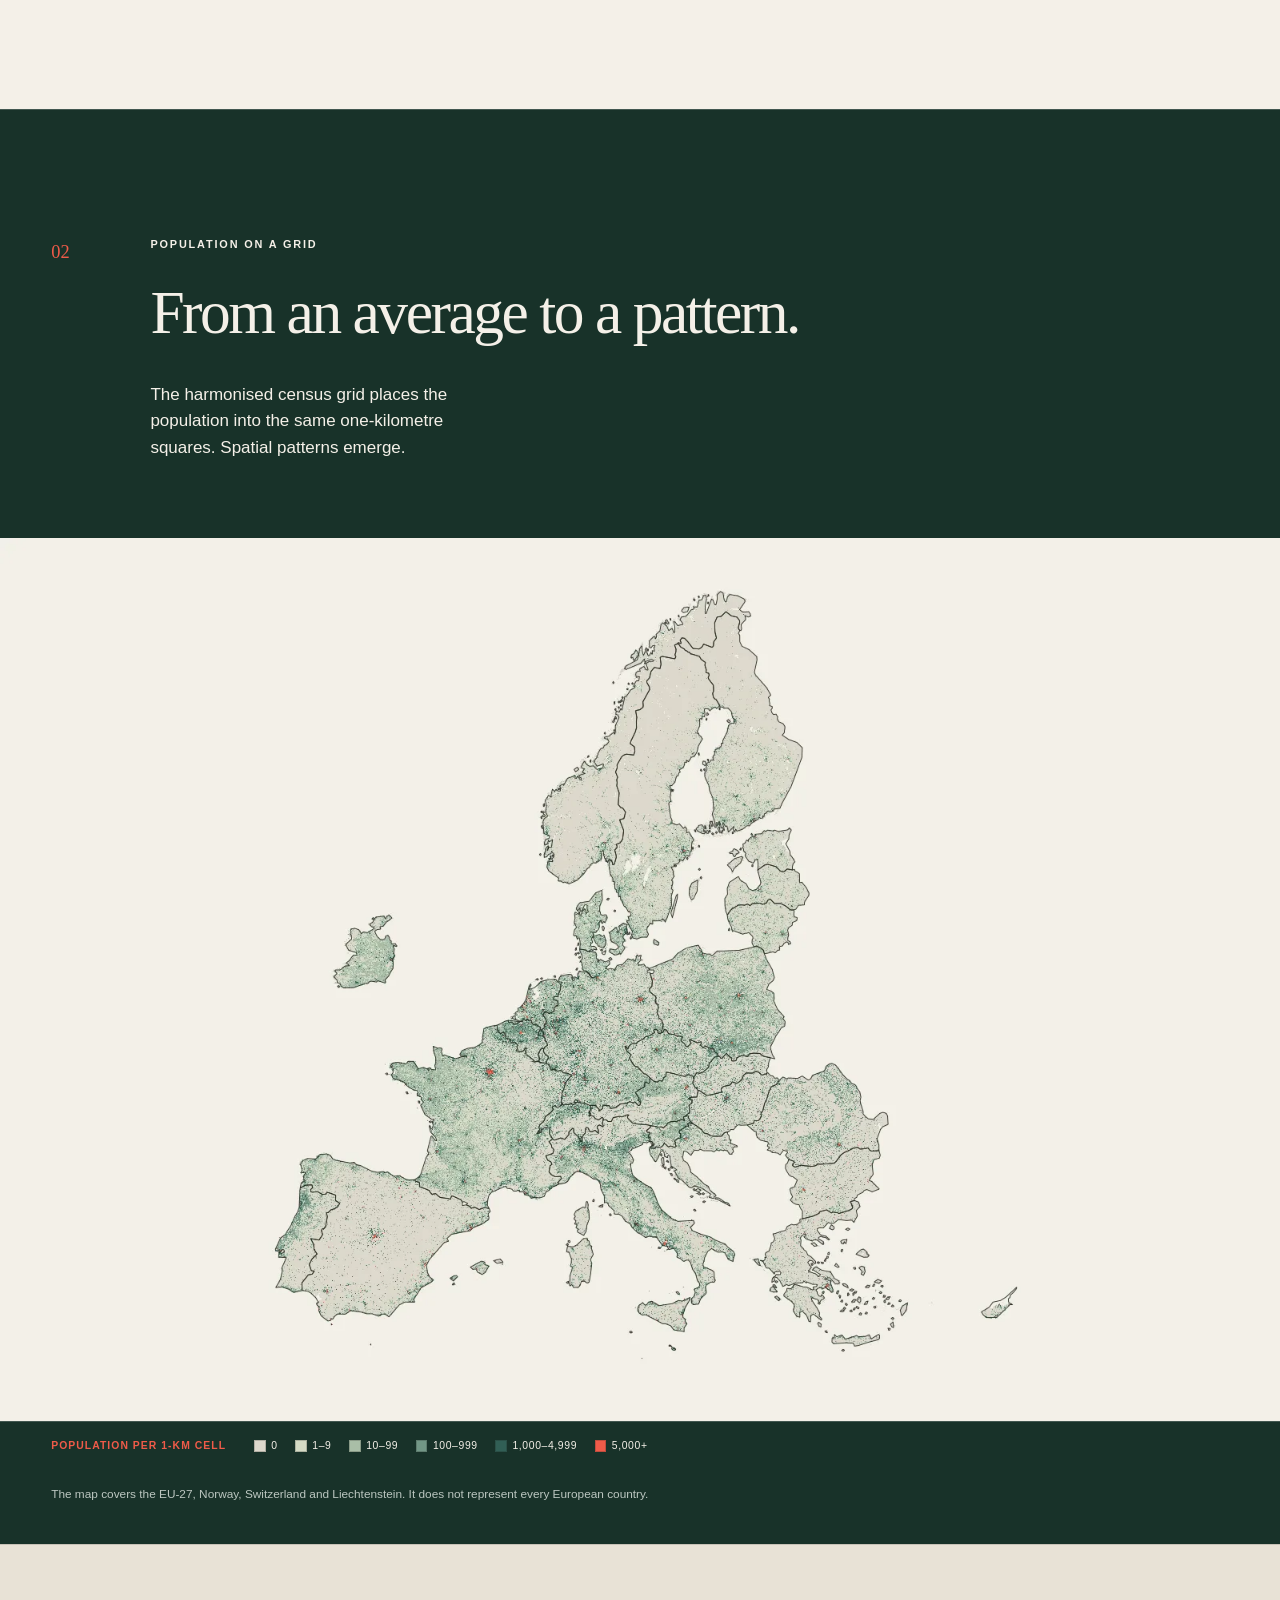
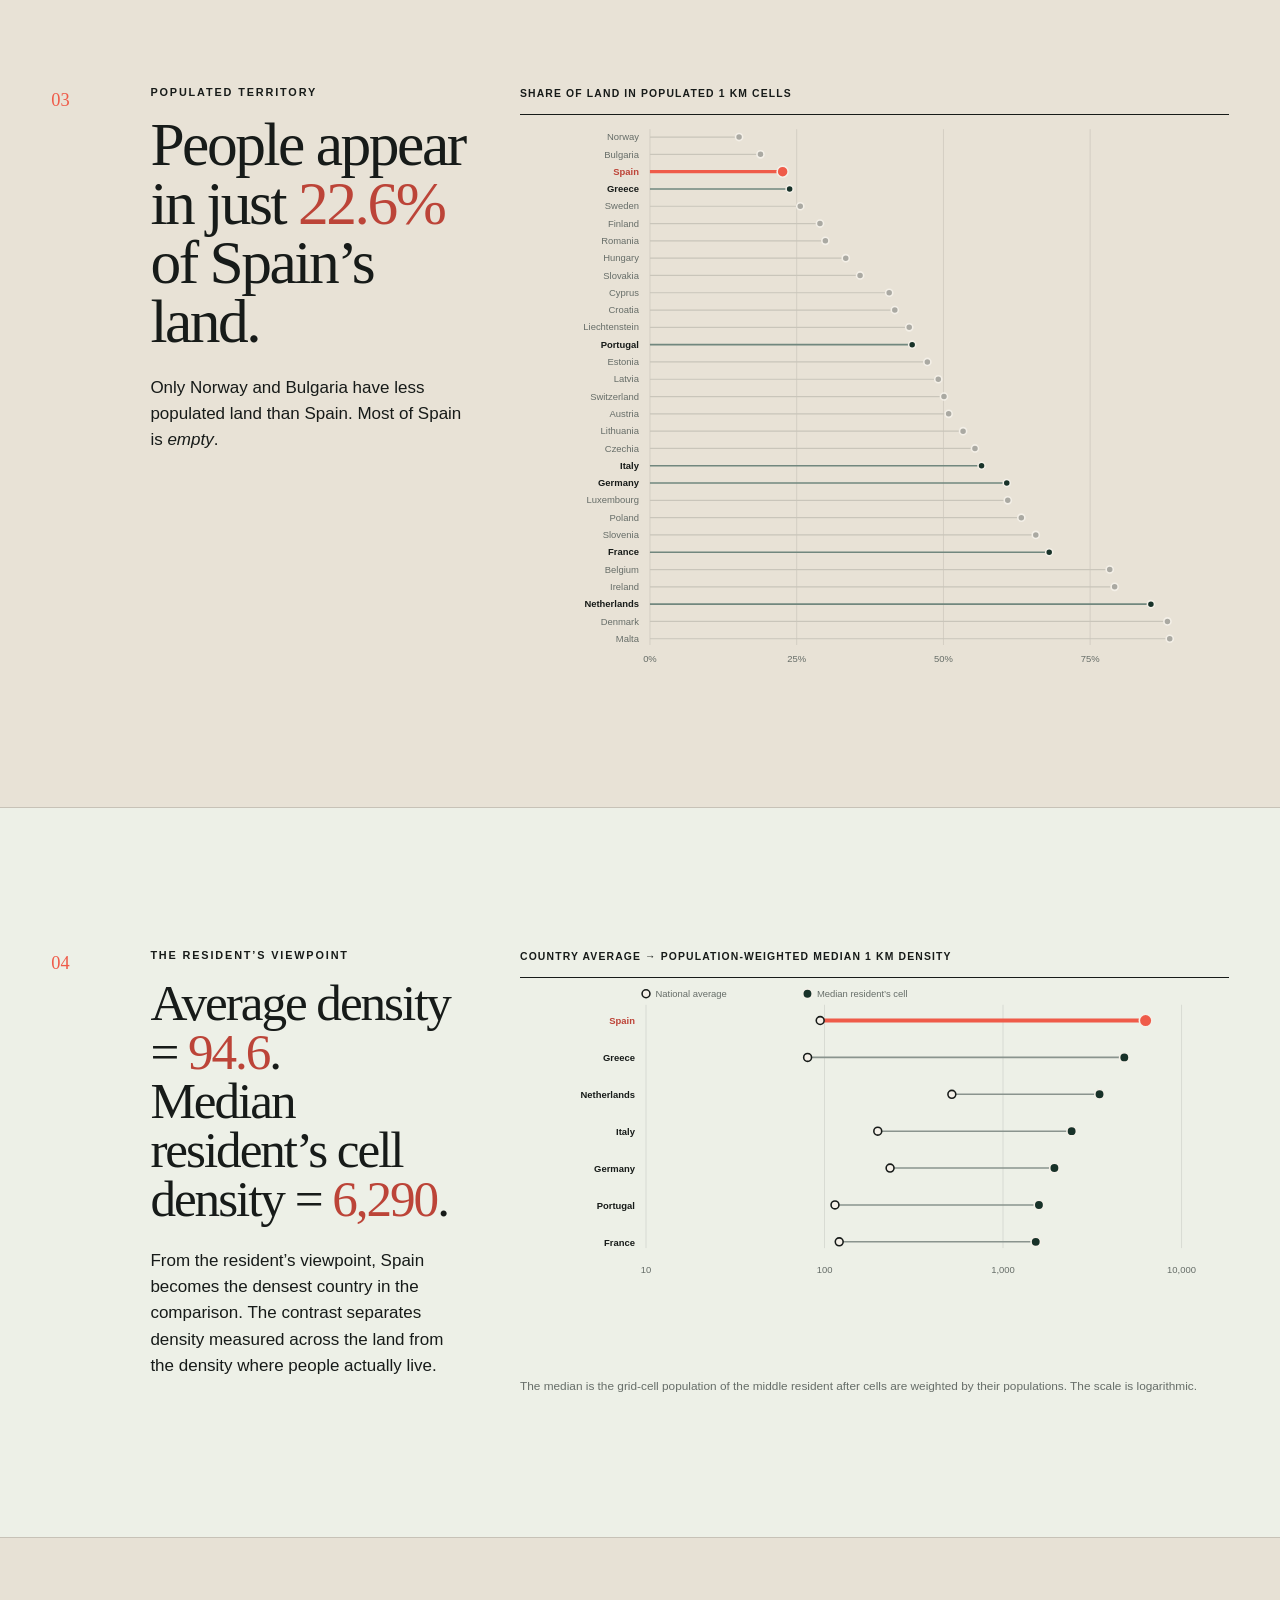
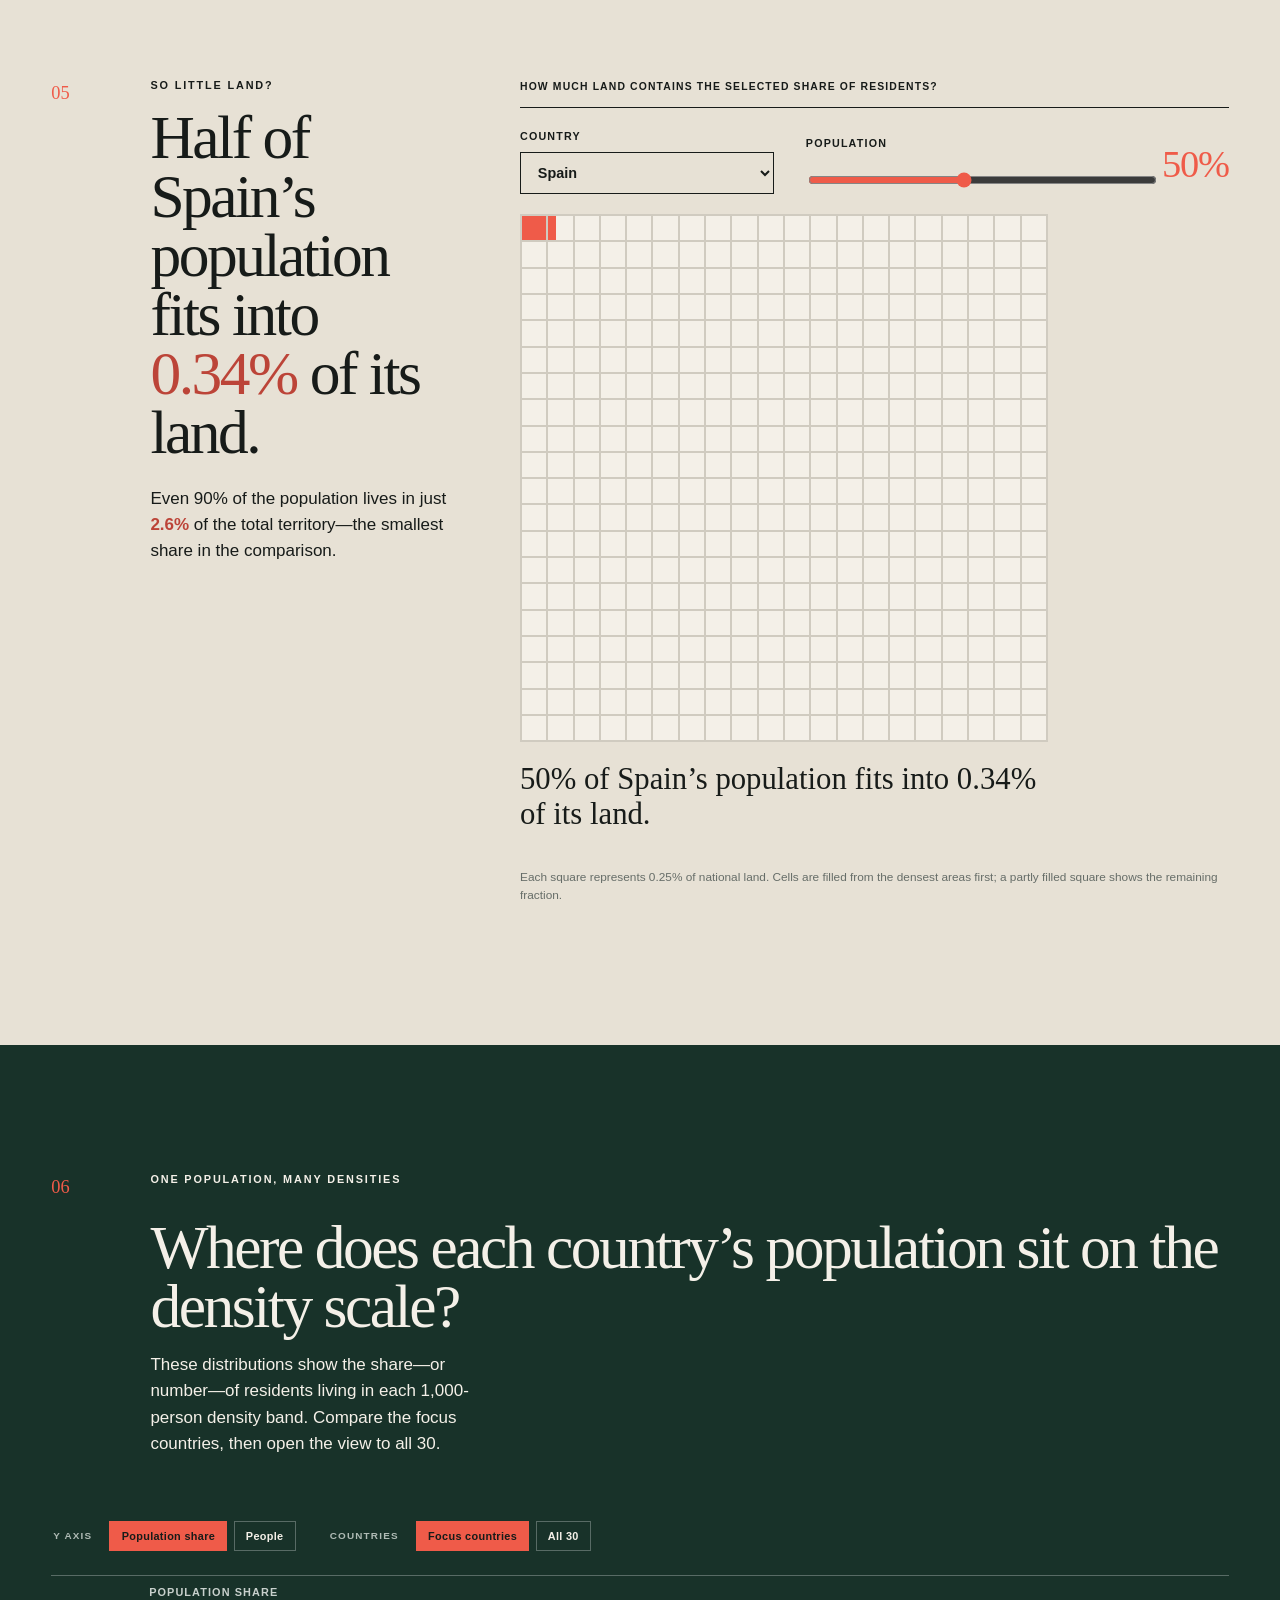
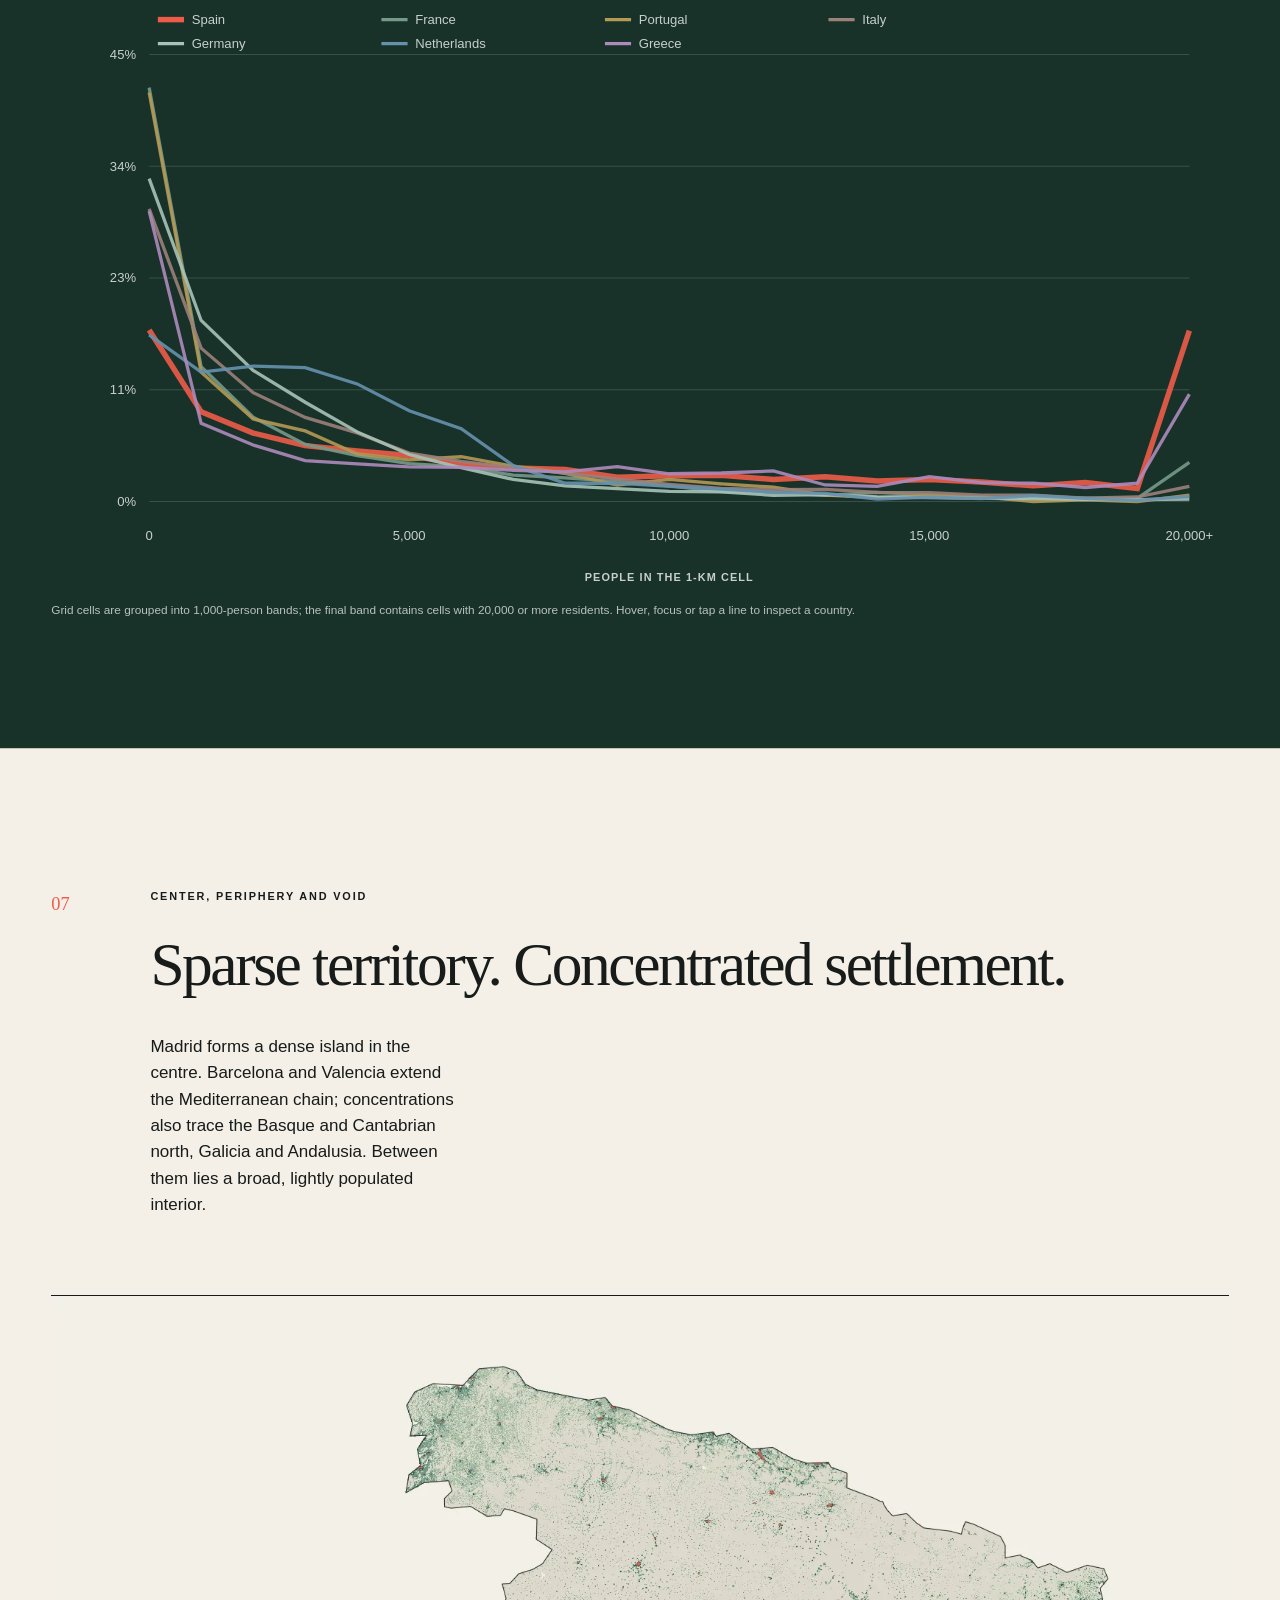
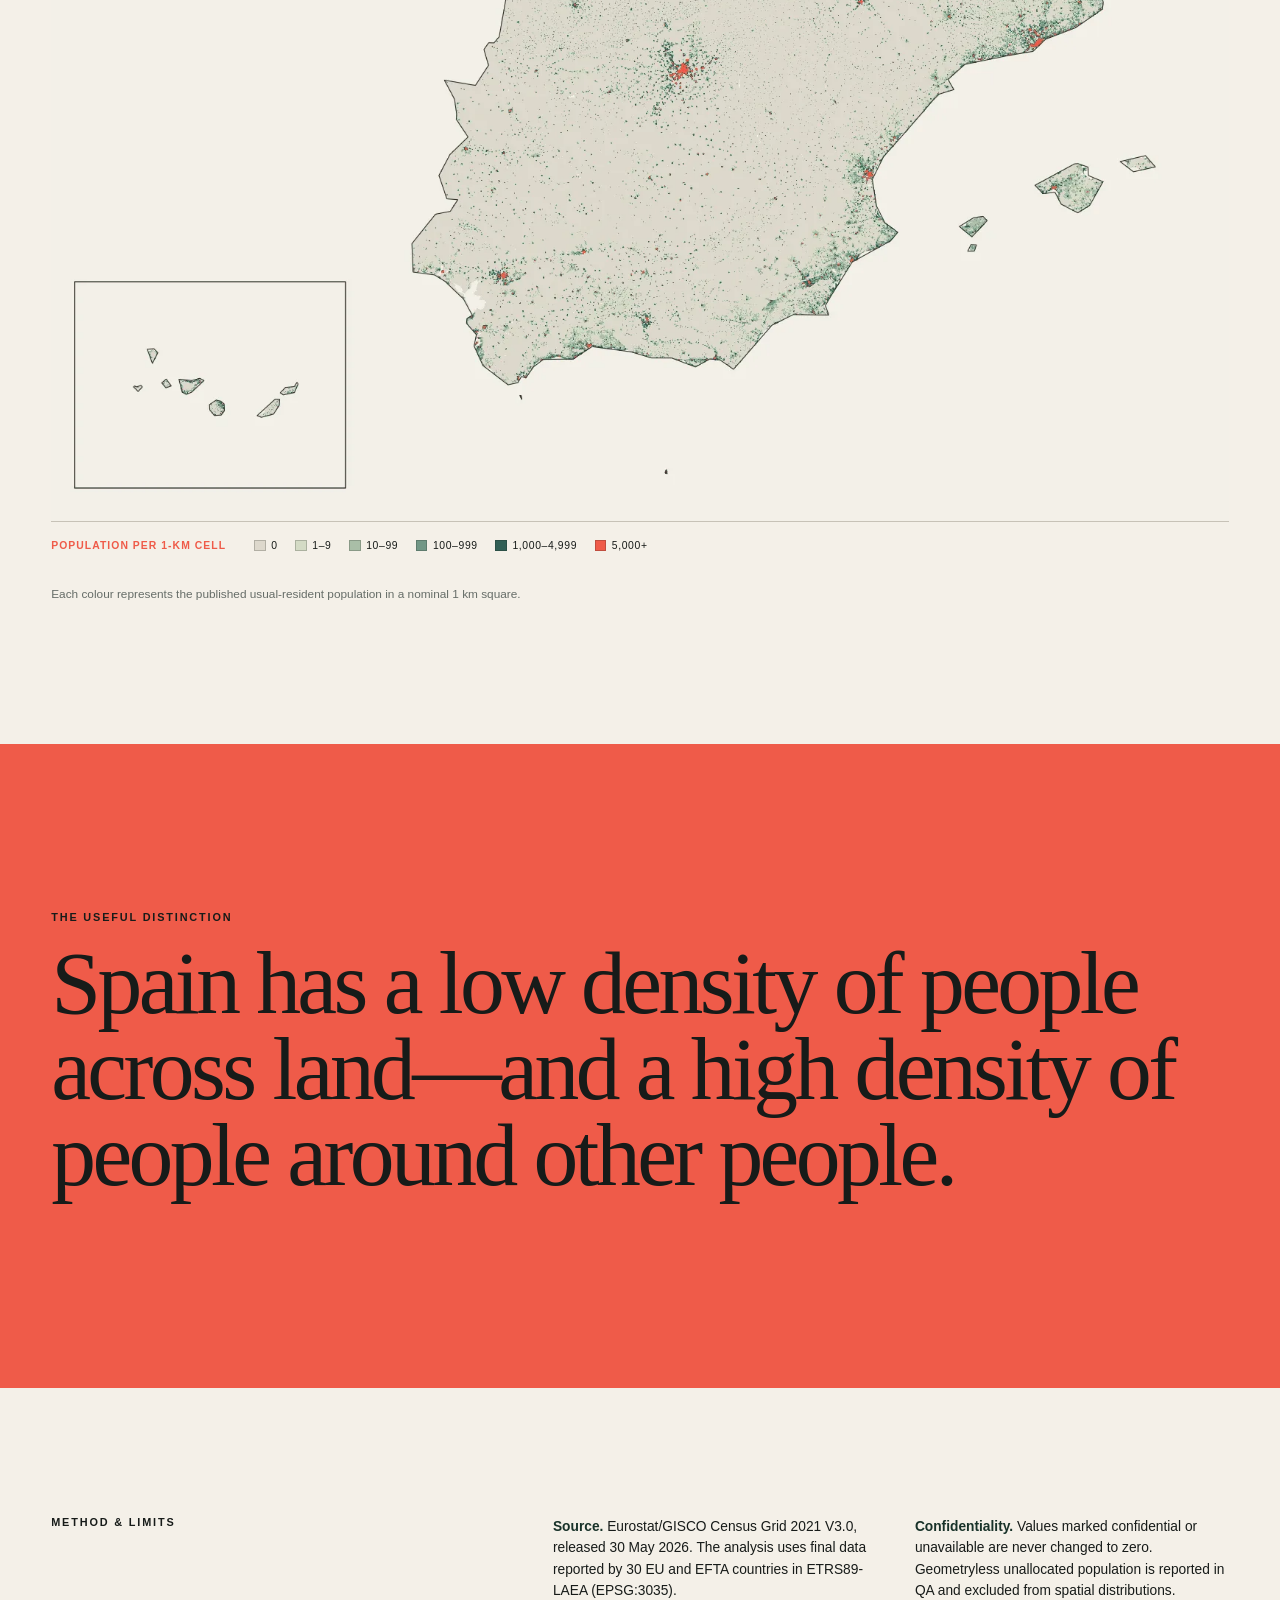
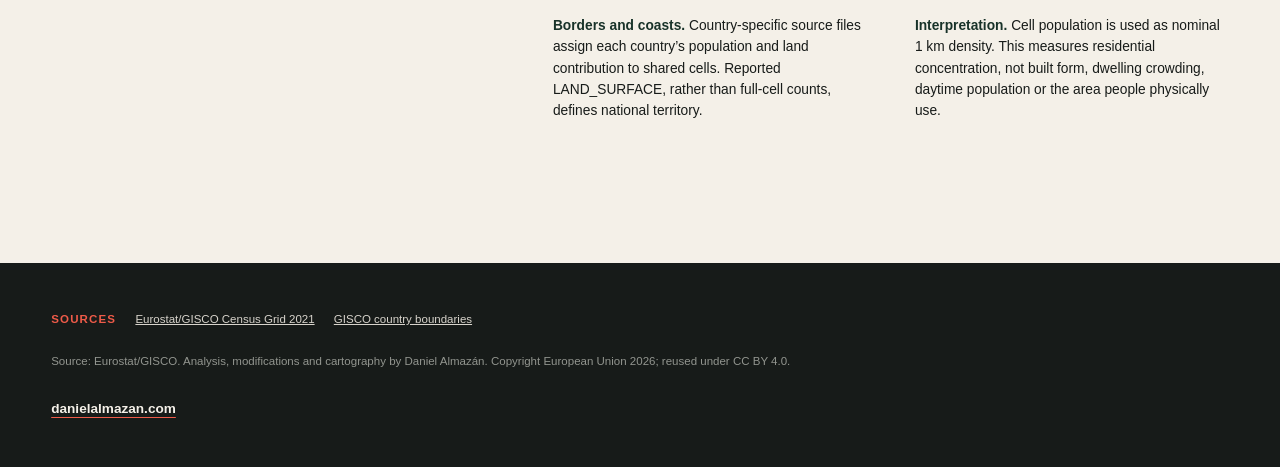
==== commit 3b91adcc: "Refine density label and Spain map legend" ====
--- a/site/index.html
+++ b/site/index.html
@@ -13,7 +13,7 @@
   <title>Empty country, dense country?</title>
   <link rel="stylesheet" href="styles.css?v=20260906c">
   <script src="data.js?v=20260906c"></script>
-  <script src="app.js?v=20260906g" defer></script>
+  <script src="app.js?v=20260906h" defer></script>
 </head>
 <body>
   <a class="skip-link" href="#article" data-i18n="skip">Skip to article</a>
@@ -30,7 +30,7 @@
       <p class="eyebrow reveal" data-i18n="heroEyebrow">Thirty countries · one grid</p>
       <h1 class="reveal" data-i18n-html="heroTitle">Empty country,<br><em>dense</em> country?</h1>
       <p class="dek reveal" data-i18n="heroDek">Spain is sparsely populated. But that does not mean Spaniards live at low density.</p>
-      <div class="hero-fact reveal"><span data-i18n="heroFactLabel">Spain’s average density</span><strong id="hero-density">—</strong><small data-i18n="peopleKm">people / km²</small></div>
+      <div class="hero-fact reveal"><span data-i18n="heroFactLabel">Spain’s population density</span><strong id="hero-density">—</strong><small data-i18n="peopleKm">people / km²</small></div>
     </section>
 
     <section class="chapter" id="average">
@@ -141,7 +141,10 @@
           <source type="image/webp" srcset="assets/spain-density-960.webp 960w, assets/spain-density-1600.webp 1600w, assets/spain-density-2400.webp 2400w">
           <img src="assets/spain-density-1600.png" srcset="assets/spain-density-960.png 960w, assets/spain-density-1600.png 1600w, assets/spain-density-2400.png 2400w" sizes="100vw" width="1600" height="1120" loading="lazy" alt="One-kilometre population grid of Spain, including a Canary Islands inset, showing dense cells around Madrid, Barcelona, Valencia, the north coast, Galicia and Andalusia and sparse cells across much of the interior.">
         </picture>
-        <div class="map-legend compact"><strong data-i18n="legendTitle">Population per 1-km cell</strong><span><i style="--c:#ddd8cc"></i>0</span><span><i style="--c:#a9bea7"></i>10–99</span><span><i style="--c:#315f55"></i><b data-i18n="legend1000">1,000–4,999</b></span><span><i style="--c:#ef5b49"></i><b data-i18n="legend5000">5,000+</b></span></div>
+        <div class="map-legend" aria-label="Map legend">
+          <strong data-i18n="legendTitle">Population per 1-km cell</strong>
+          <span><i style="--c:#ddd8cc"></i>0</span><span><i style="--c:#d4dbc5"></i>1–9</span><span><i style="--c:#a9bea7"></i>10–99</span><span><i style="--c:#729786"></i>100–999</span><span><i style="--c:#315f55"></i><b data-i18n="legend1000">1,000–4,999</b></span><span><i style="--c:#ef5b49"></i><b data-i18n="legend5000">5,000+</b></span>
+        </div>
         <figcaption data-i18n="s7Caption">Each colour represents the published usual-resident population in a nominal 1 km square.</figcaption>
       </figure>
     </section>
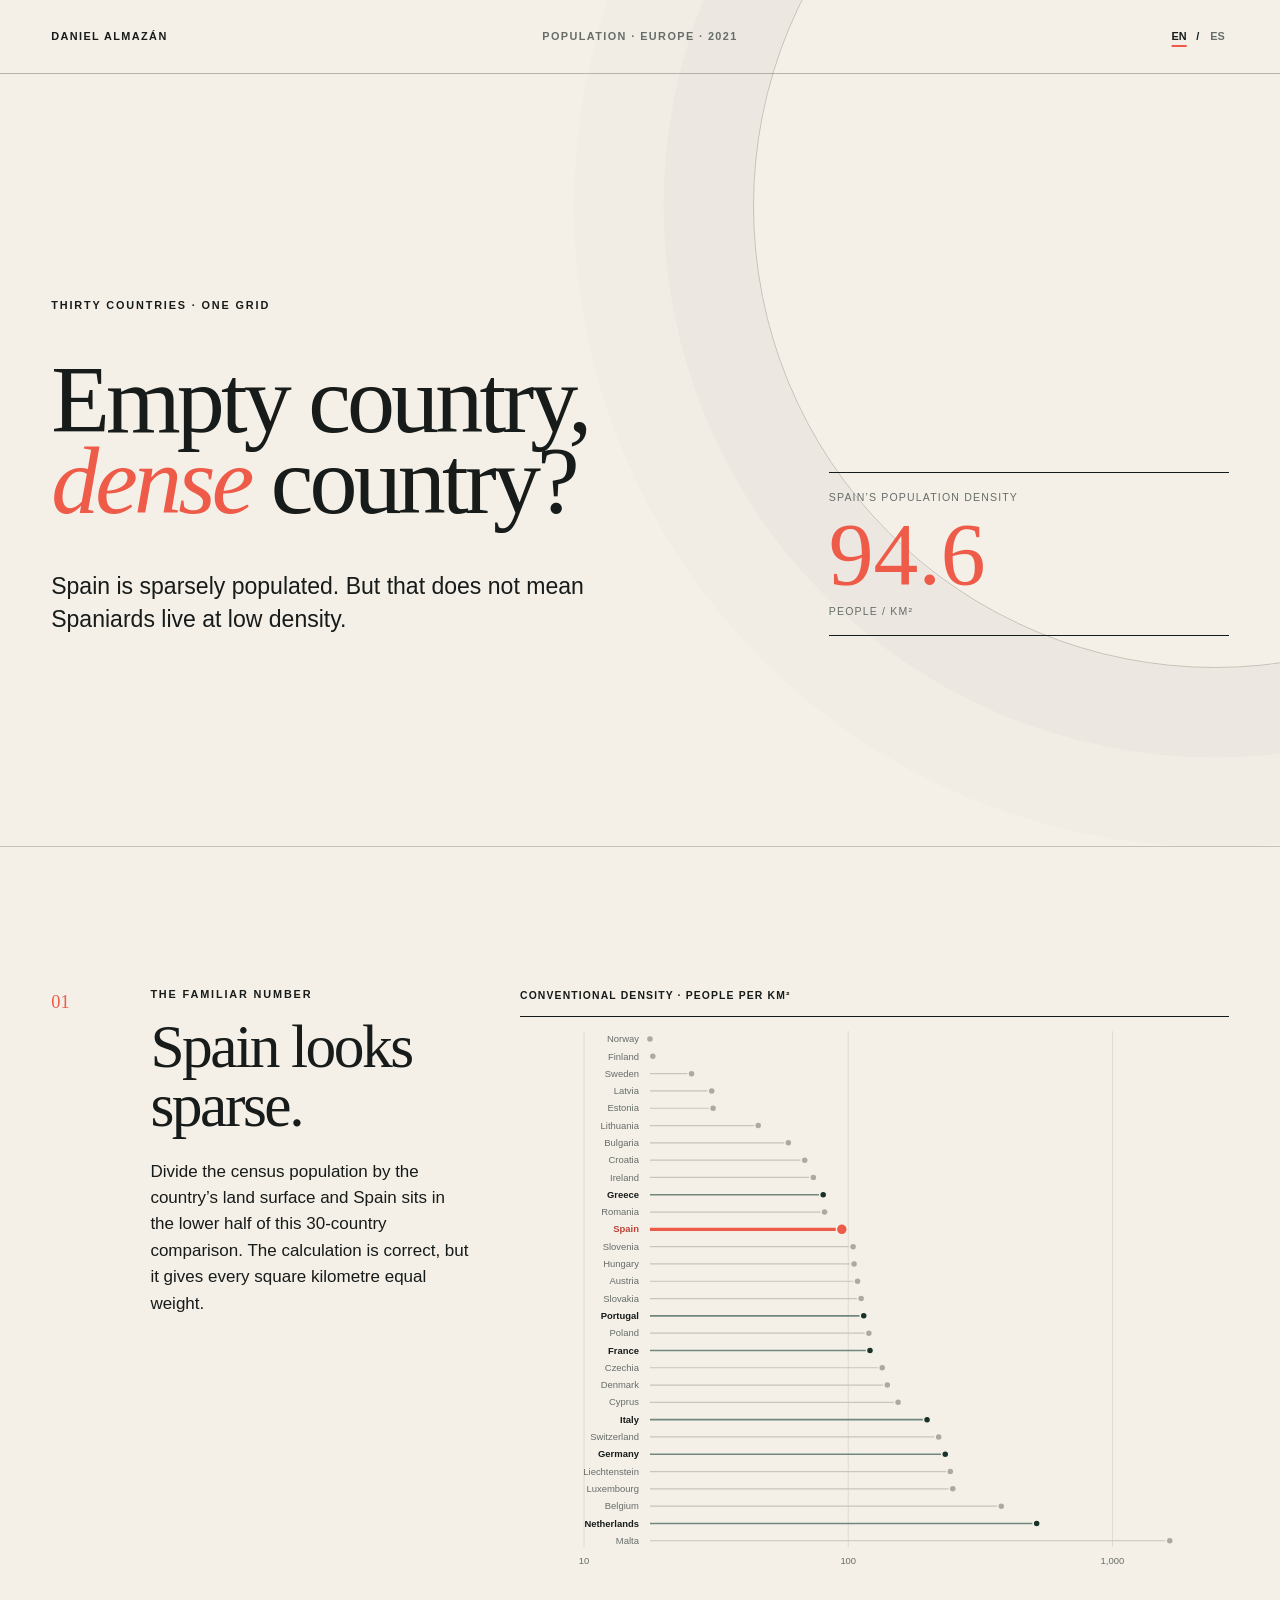
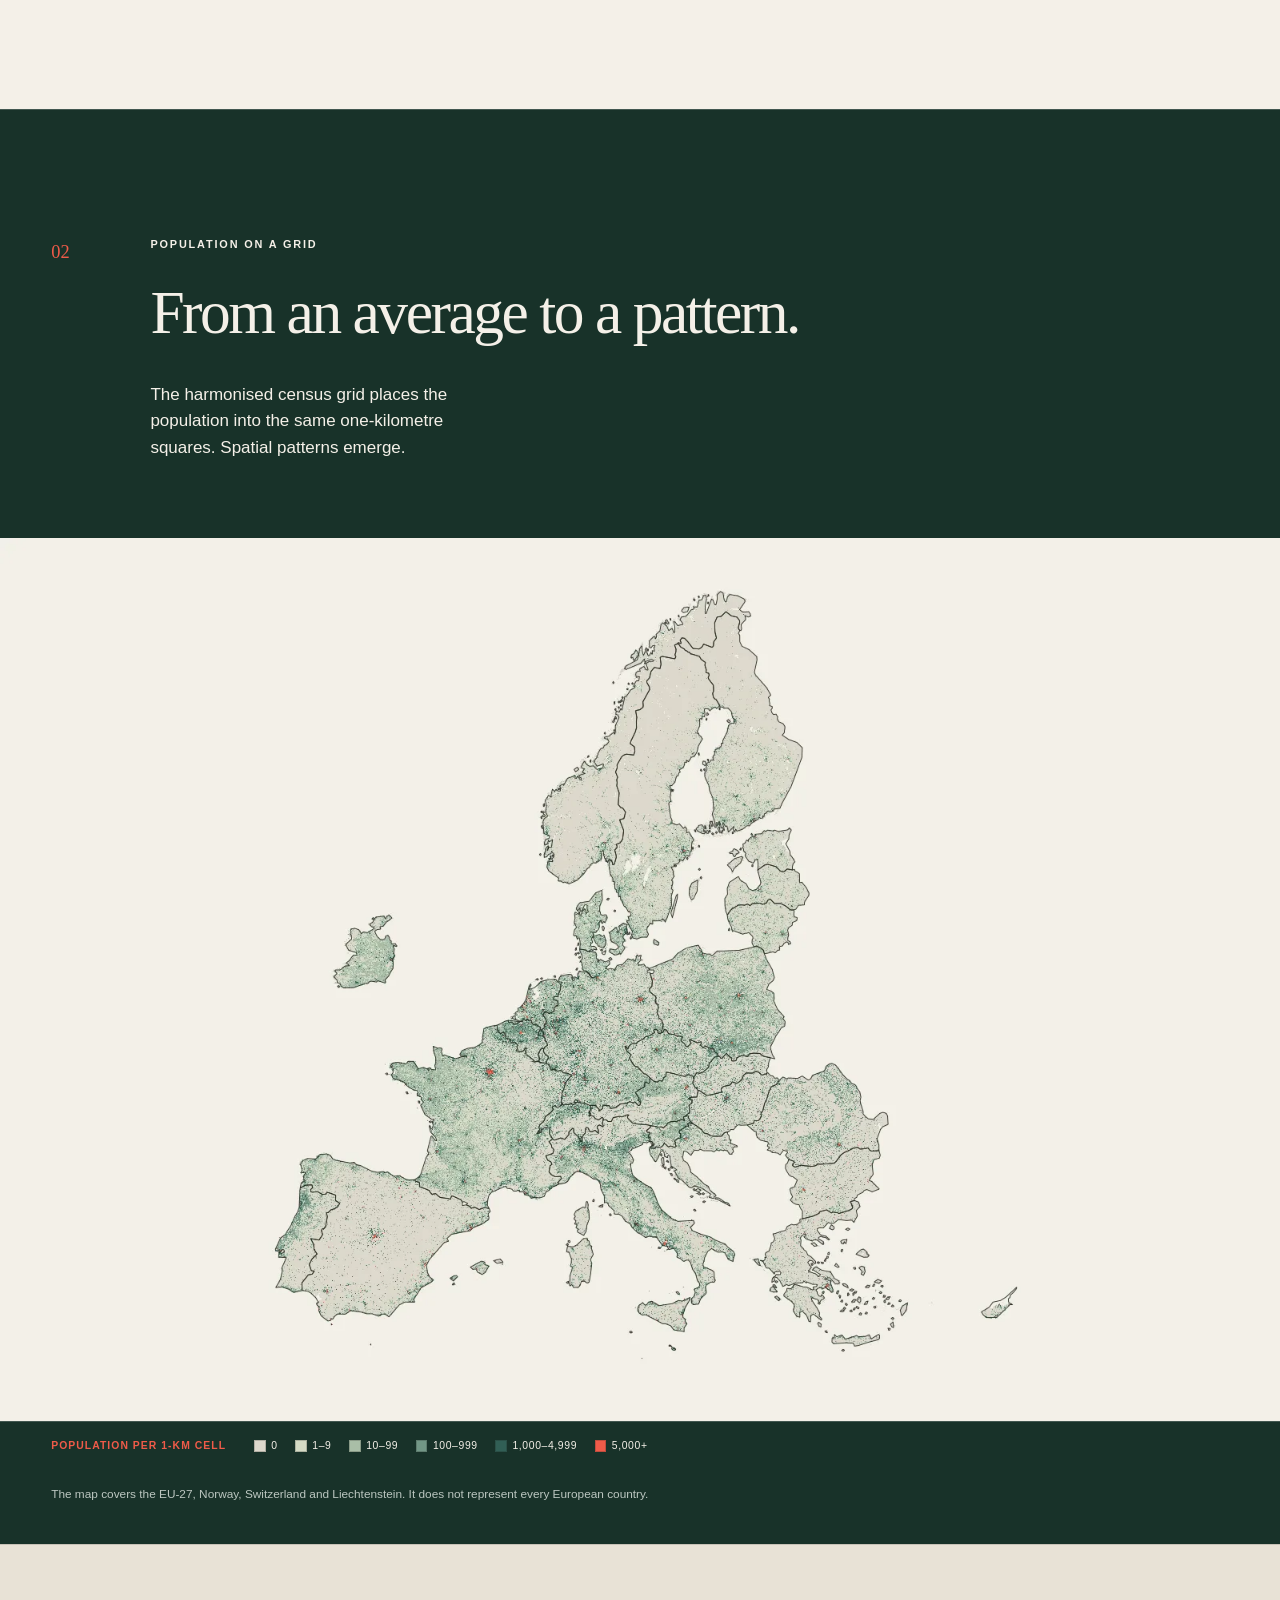
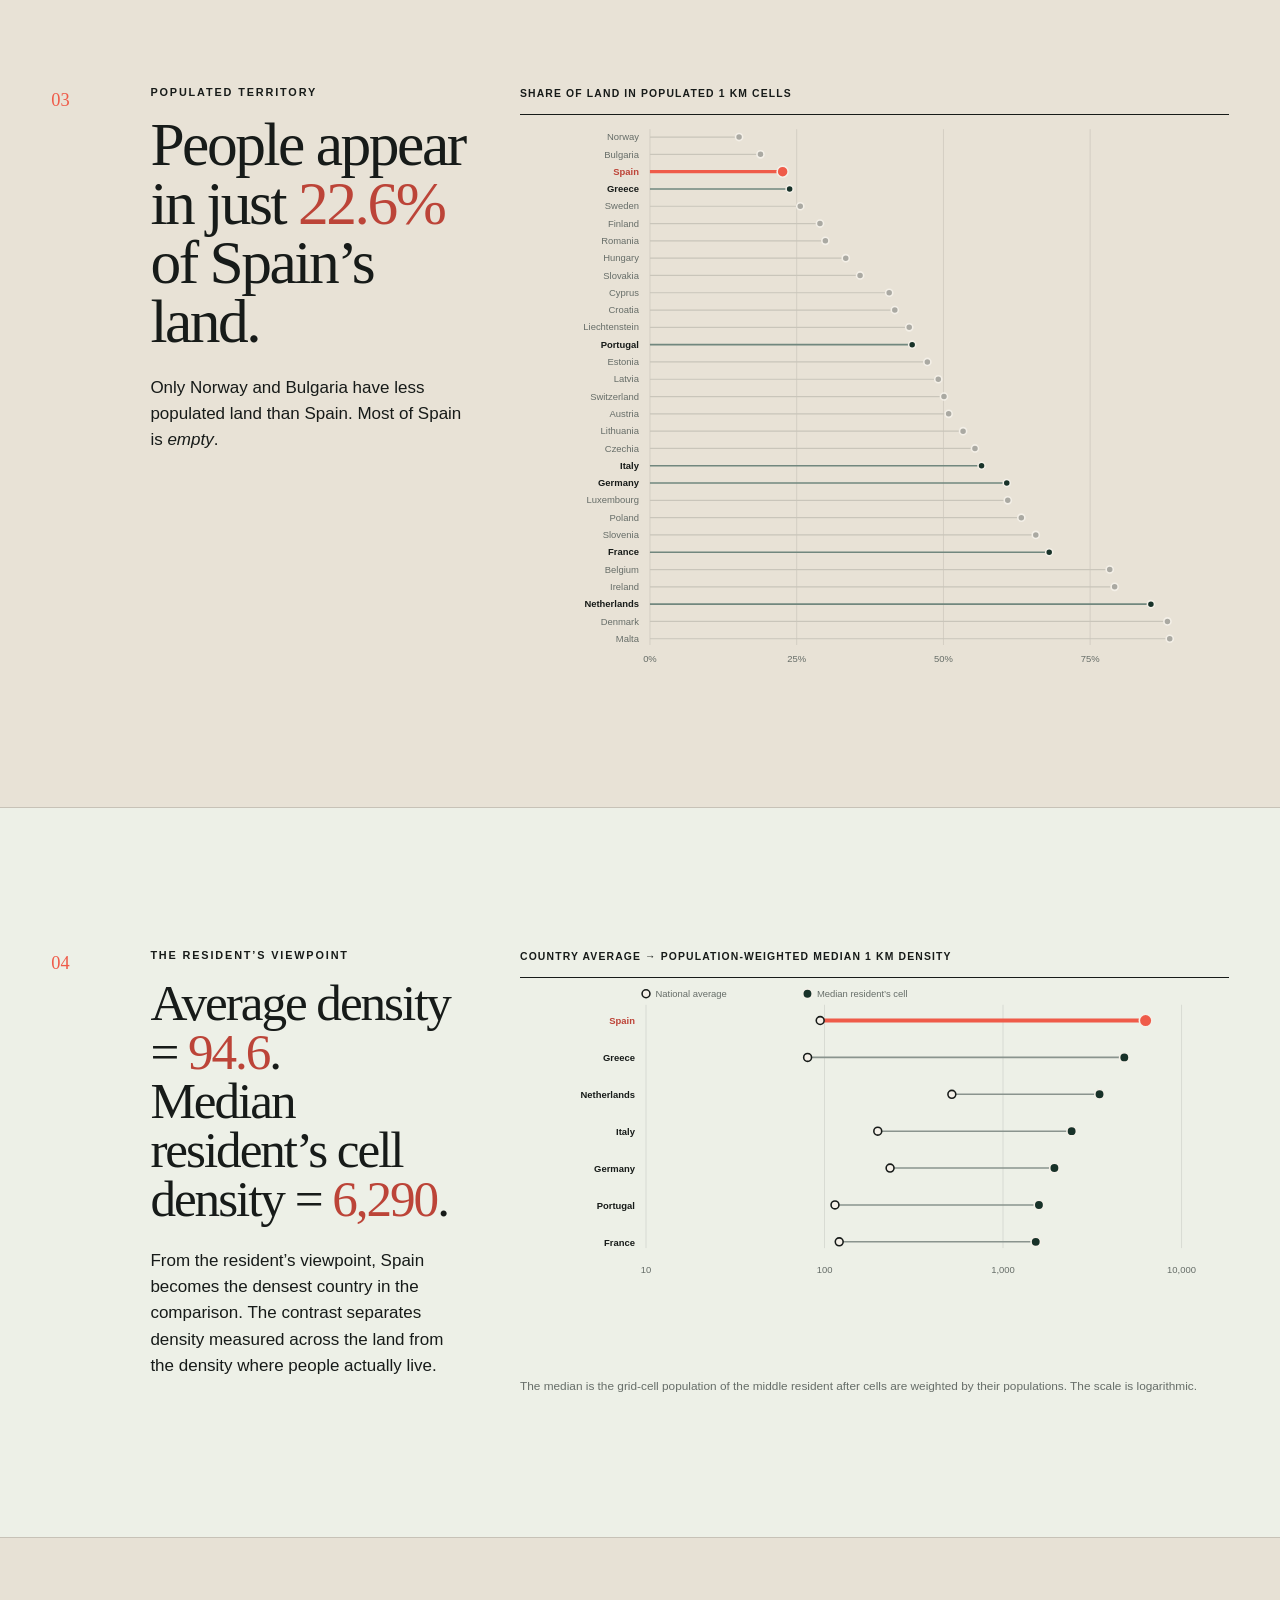
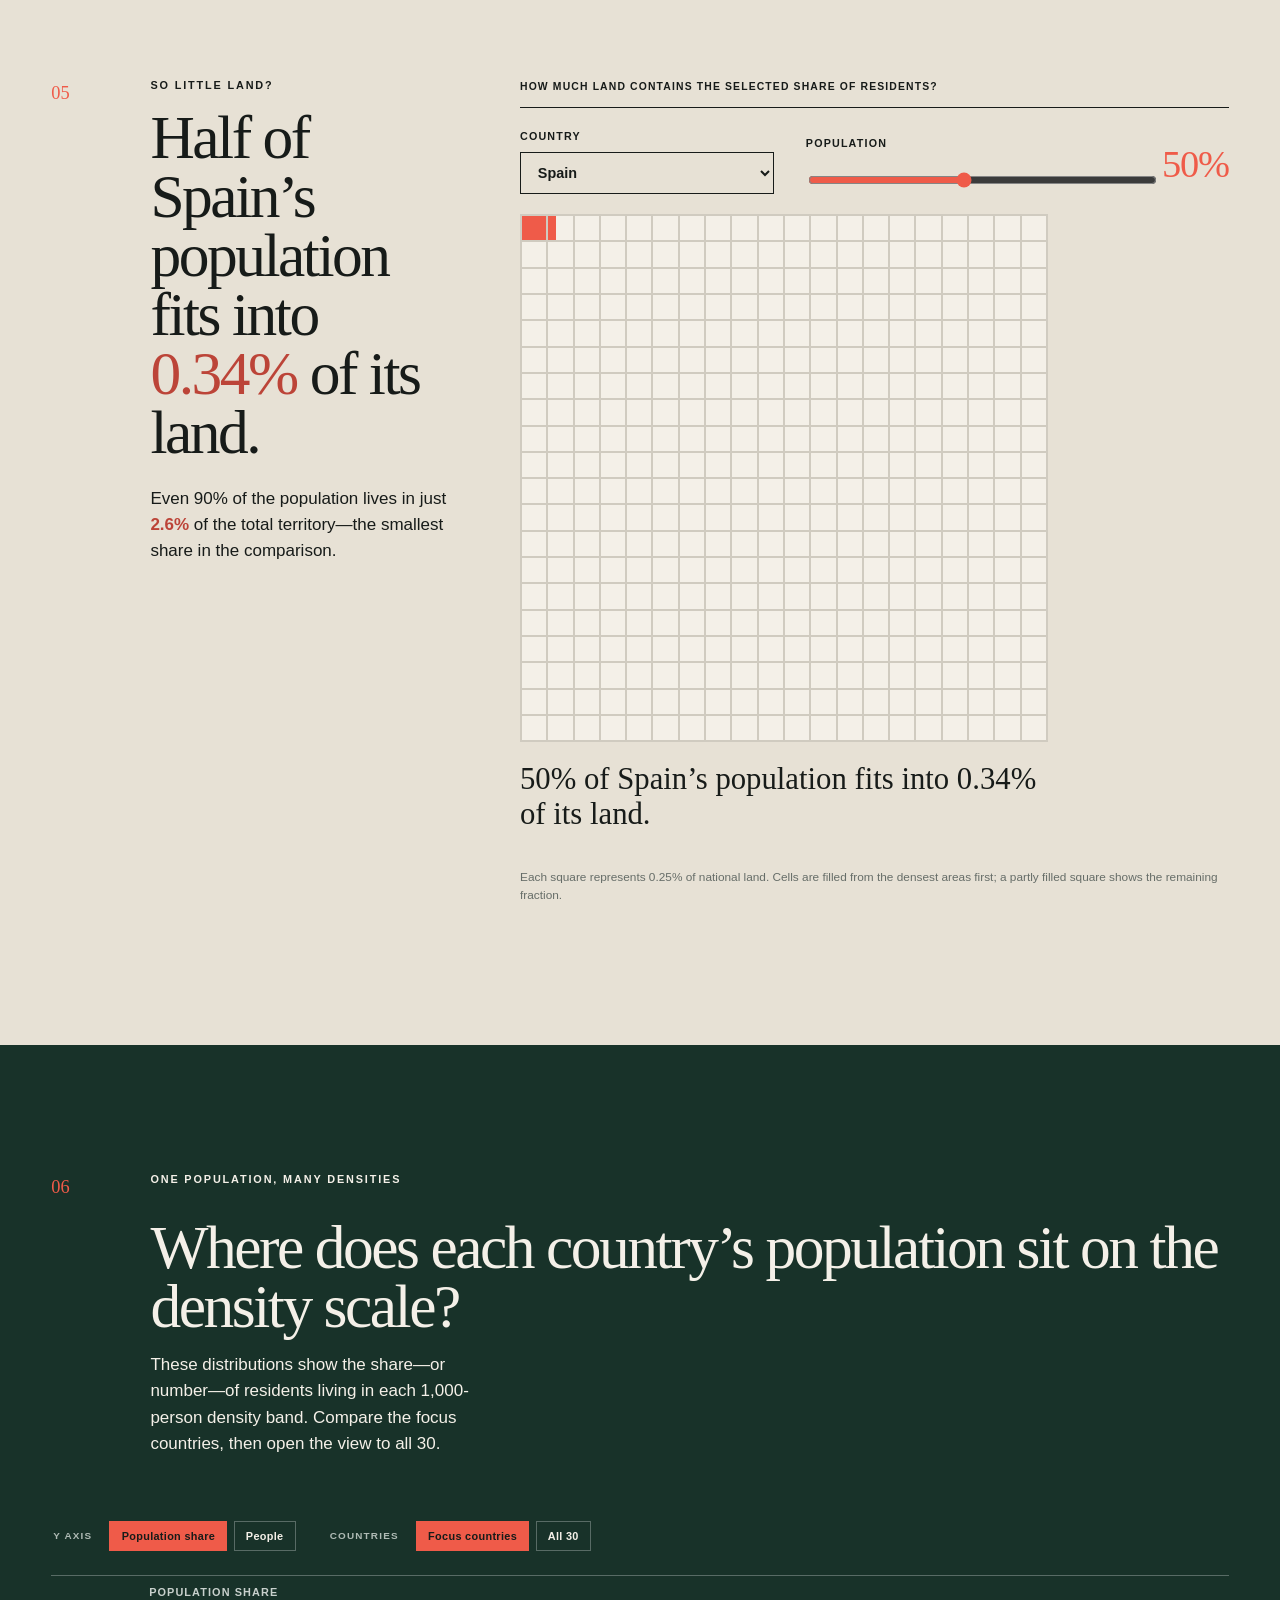
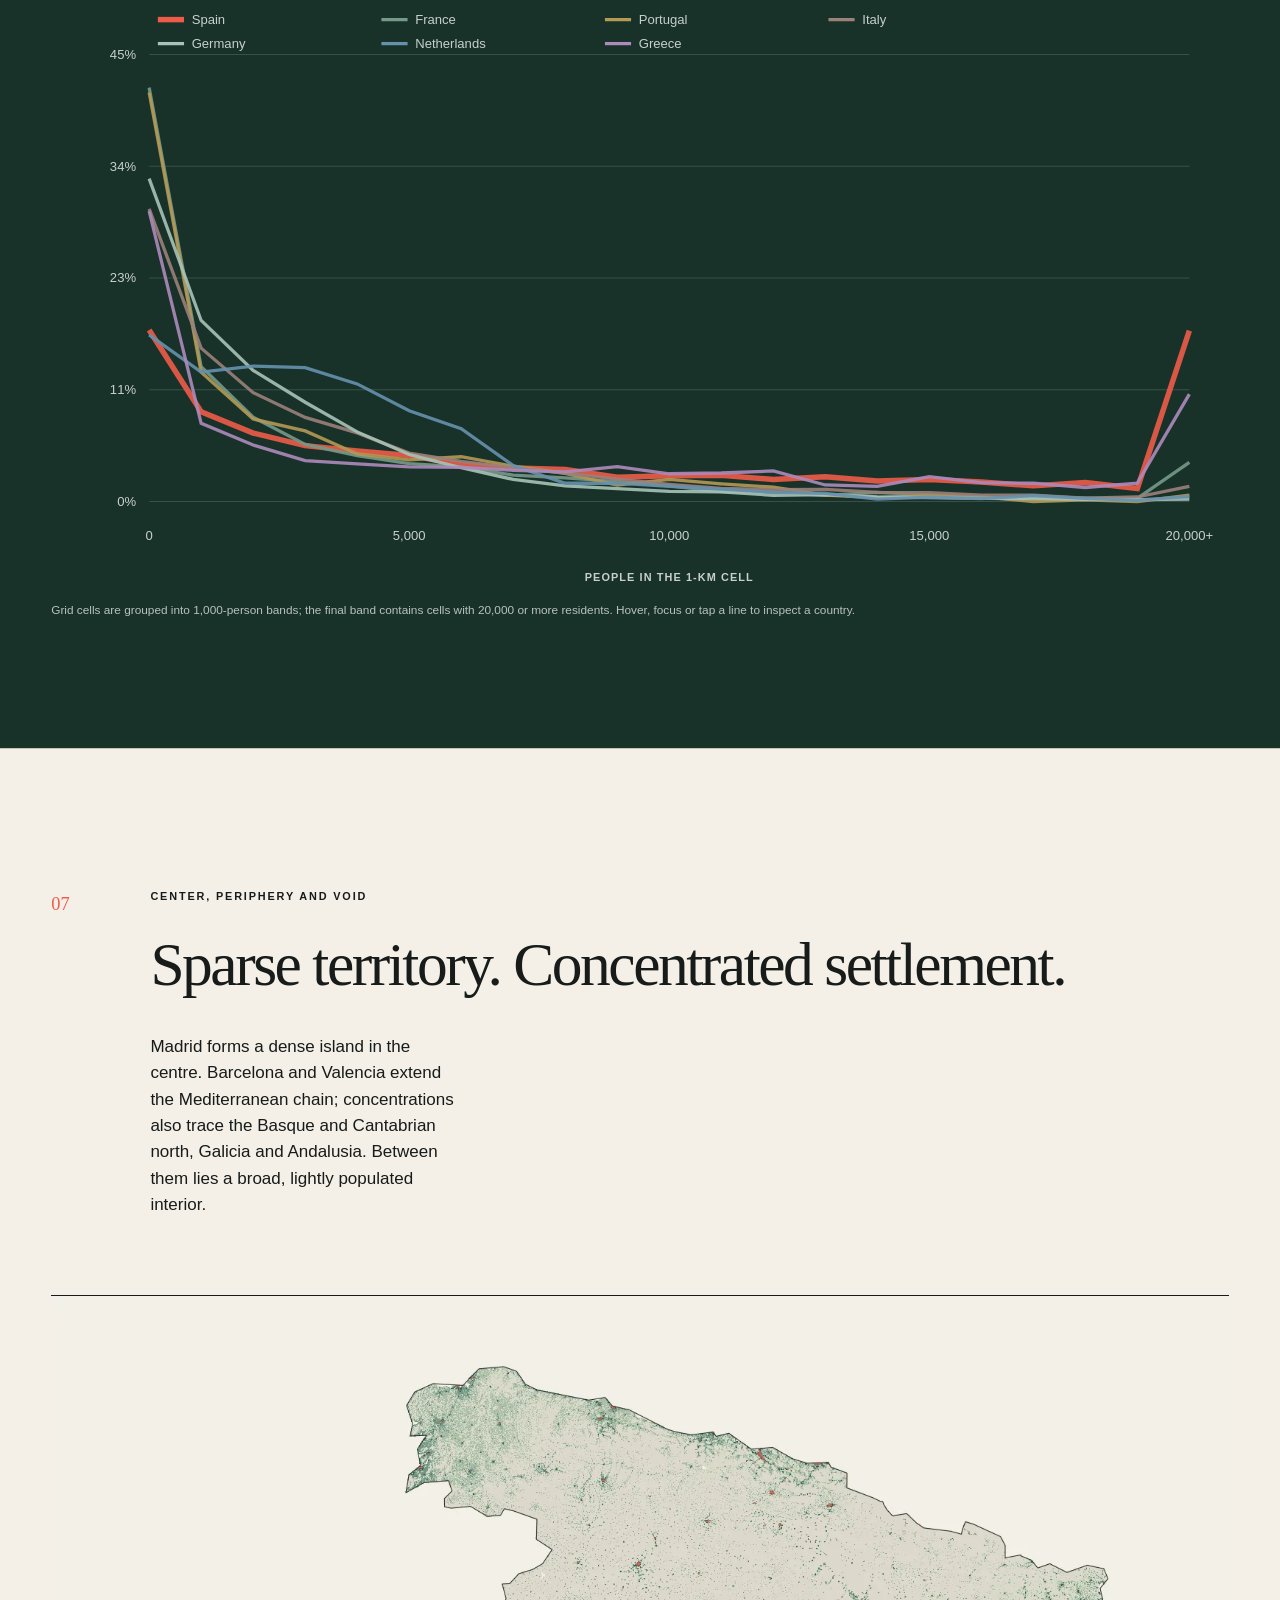
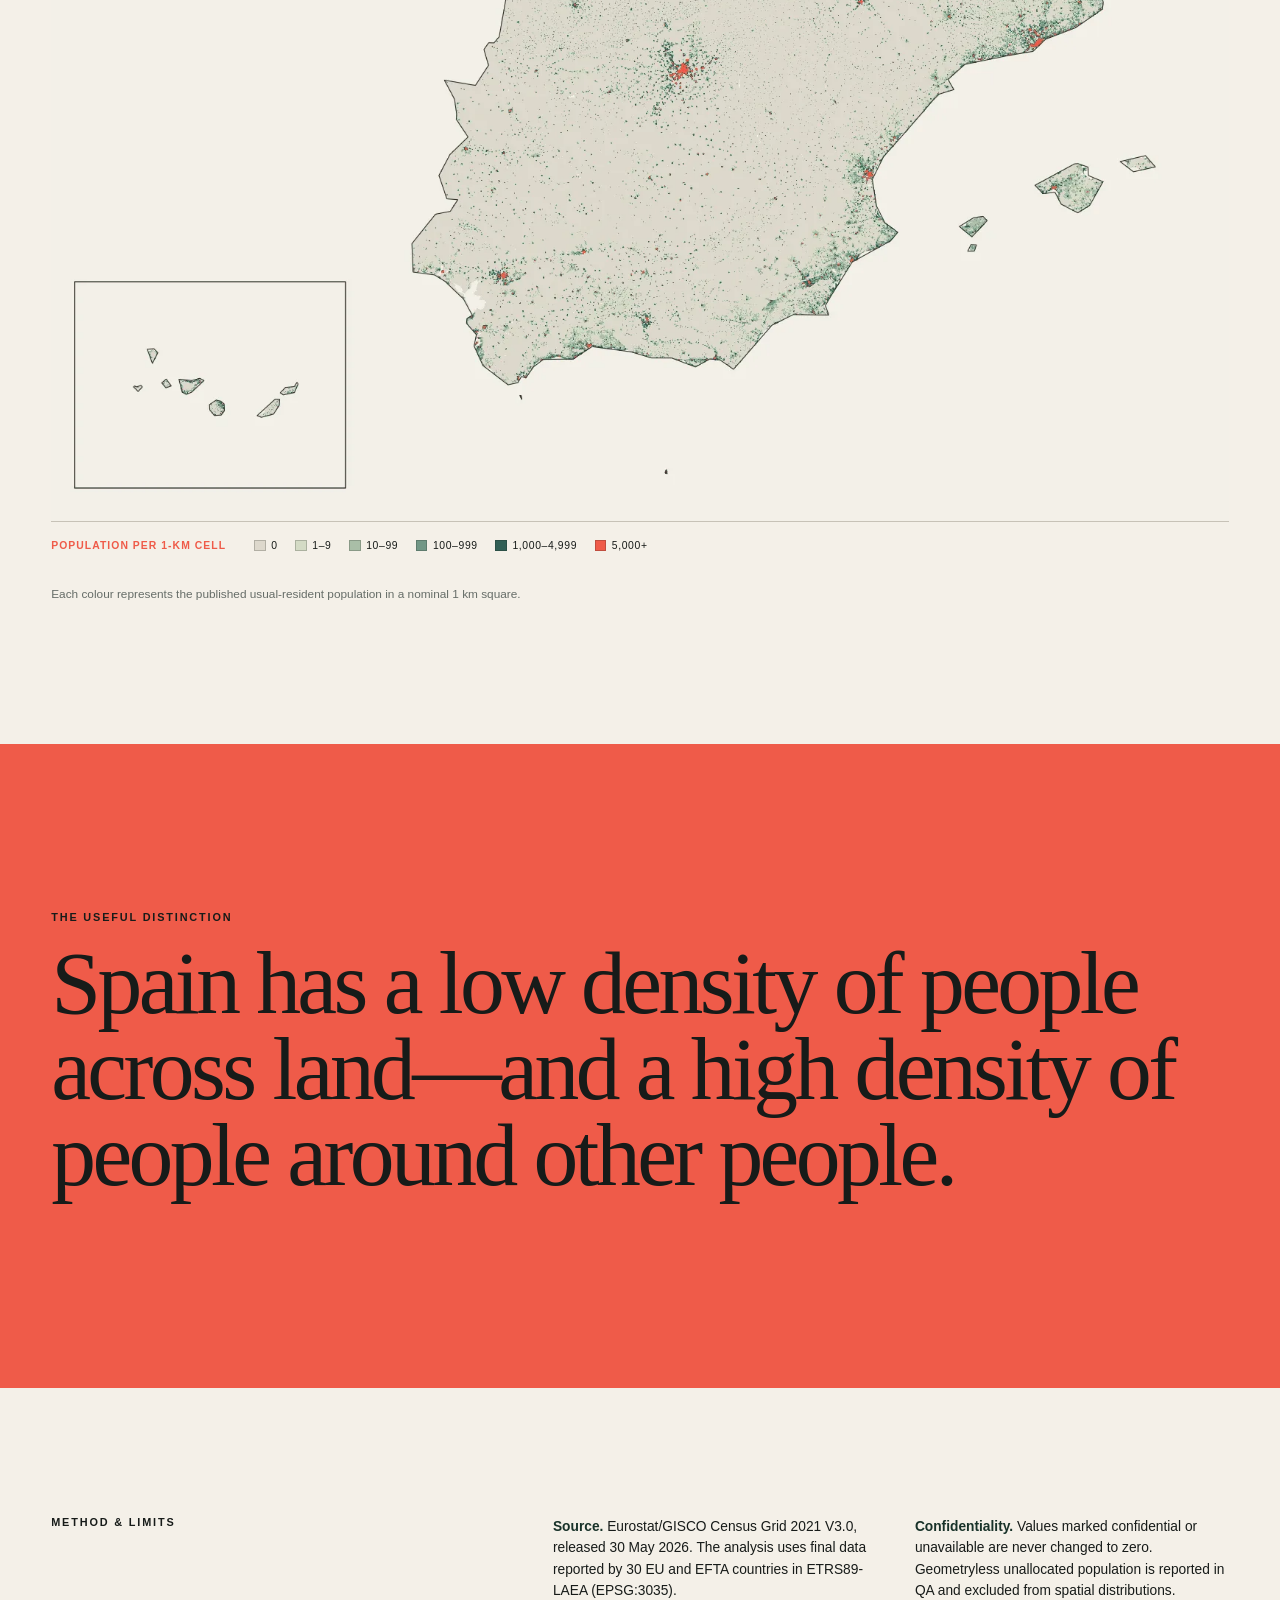
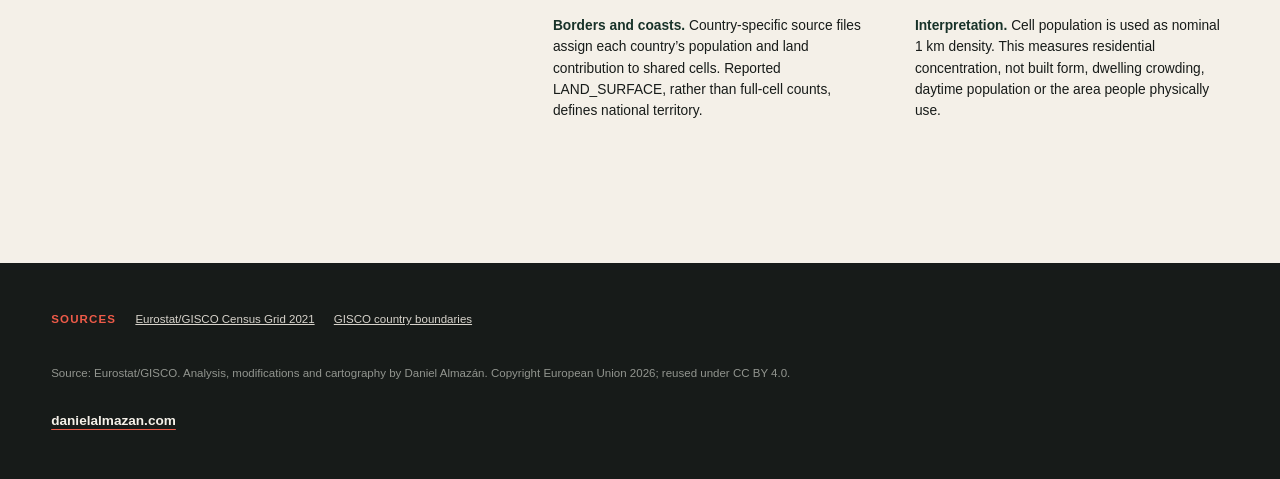
==== commit dd2a9b99: "Add Ko-fi support band to the footer Loads the shared danielalmazan.com site-footer drop-in, which f" ====
--- a/site/index.html
+++ b/site/index.html
@@ -11,7 +11,7 @@
   <meta property="og:image" content="https://danielalmazan.com/density-europe/assets/europe-density-1600.png">
   <link rel="canonical" href="https://danielalmazan.com/density-europe/">
   <title>Empty country, dense country?</title>
-  <link rel="stylesheet" href="styles.css?v=20260906c">
+  <link rel="stylesheet" href="styles.css?v=20261114a">
   <script src="data.js?v=20260906c"></script>
   <script src="app.js?v=20260906h" defer></script>
 </head>
@@ -168,8 +168,25 @@
 
   <footer>
     <div class="source-block"><span data-i18n="sources">Sources</span><a href="https://ec.europa.eu/eurostat/web/gisco/geodata/population-distribution/population-grids">Eurostat/GISCO Census Grid 2021</a><a href="https://ec.europa.eu/eurostat/web/gisco/geodata/administrative-units/countries">GISCO country boundaries</a></div>
+    <div class="support-slot" data-dani-support data-project-en="Empty country, dense country?" data-project-es="¿País vacío, país denso?"></div>
     <p data-i18n="copyright">Source: Eurostat/GISCO. Analysis, modifications and cartography by Daniel Almazán. Copyright European Union 2026; reused under CC BY 4.0.</p>
     <a class="footer-home" href="https://danielalmazan.com/" data-i18n="backHome">danielalmazan.com</a>
   </footer>
+<script src="https://danielalmazan.com/assets/site-footer/v1/site-footer.js" defer></script>
+<!-- Cloudflare Web Analytics -->
+<script id="cf-analytics-loader">
+(() => {
+  try {
+    if (localStorage.getItem("exclude_cf_analytics") === "1") return;
+  } catch { /* Storage unavailable: retain normal analytics. */ }
+  if (document.querySelector('script[src^="https://static.cloudflareinsights.com/beacon.min.js"]')) return;
+  const beacon = document.createElement("script");
+  beacon.type = "module";
+  beacon.src = "https://static.cloudflareinsights.com/beacon.min.js";
+  beacon.setAttribute("data-cf-beacon", '{"token": "7e557ad432574707b8ba15bdd75c688e"}');
+  document.body.appendChild(beacon);
+})();
+</script>
+<!-- End Cloudflare Web Analytics -->
 </body>
 </html>
--- a/site/styles.css
+++ b/site/styles.css
@@ -101,3 +101,4 @@
 @media(max-width:950px){.hero{grid-template-columns:1fr;min-height:auto}.hero>.eyebrow,.hero>h1,.hero>.dek,.hero-fact{grid-column:1}.hero-fact{grid-row:auto;max-width:25rem;margin-top:2rem}.chapter{grid-template-columns:2.2rem 1fr}.chapter-copy,.chart-figure{grid-column:2}.map-copy,.spain-copy,.distribution-copy{grid-template-columns:2.2rem 1fr}.map-copy .eyebrow,.map-copy h2,.map-copy>p:last-child,.spain-copy .eyebrow,.spain-copy h2,.spain-copy>p:last-child,.distribution-copy .eyebrow,.distribution-copy h2,.distribution-copy>p:last-child{grid-column:2}.distribution-copy h2{grid-column:2}.methods{grid-template-columns:1fr}}
 @media(max-width:640px){body{font-size:16px}.masthead{grid-template-columns:1fr auto}.masthead p{display:none}.hero{padding-top:8.5rem}.hero::before{width:32rem;right:-20rem;top:-8rem}h1{font-size:clamp(3.5rem,17vw,5.6rem)}.chapter{padding-block:5.5rem;grid-template-columns:1fr;gap:1.2rem}.chapter-number{padding-bottom:.45rem;border-bottom:1px solid currentColor}.chapter-copy,.chart-figure{grid-column:1}.chart-figure{overflow-x:auto;overflow-y:hidden;padding-bottom:.5rem}.land-grid-figure{overflow:visible}.ranking-chart,.dumbbell-chart{min-width:42rem}.map-copy,.spain-copy,.distribution-copy{grid-template-columns:1fr}.map-copy .chapter-number,.spain-copy .chapter-number,.distribution-copy .chapter-number{grid-row:auto}.map-copy .eyebrow,.map-copy h2,.map-copy>p:last-child,.spain-copy .eyebrow,.spain-copy h2,.spain-copy>p:last-child,.distribution-copy .eyebrow,.distribution-copy h2,.distribution-copy>p:last-child{grid-column:1}.map-copy h2,.spain-copy h2,.distribution-copy h2{grid-column:1}.map-legend{gap:.45rem .75rem}.map-legend strong{flex-basis:100%}.land-grid-controls{grid-template-columns:1fr}.population-control output{font-size:2rem}.distribution-section{padding-inline:var(--gutter)}.distribution-figure{overflow-x:auto}.distribution-controls{position:sticky;left:0;display:grid;min-width:21rem}.distribution-controls fieldset{flex-wrap:wrap}.distribution-chart{min-width:48rem}.methods-copy{columns:1}.takeaway h2{font-size:clamp(3rem,14vw,5rem)}}
 @media(prefers-reduced-motion:reduce){html{scroll-behavior:auto}.reveal{opacity:1;transform:none;transition:none}}
+.support-slot{margin:2.2rem 0 .4rem}
